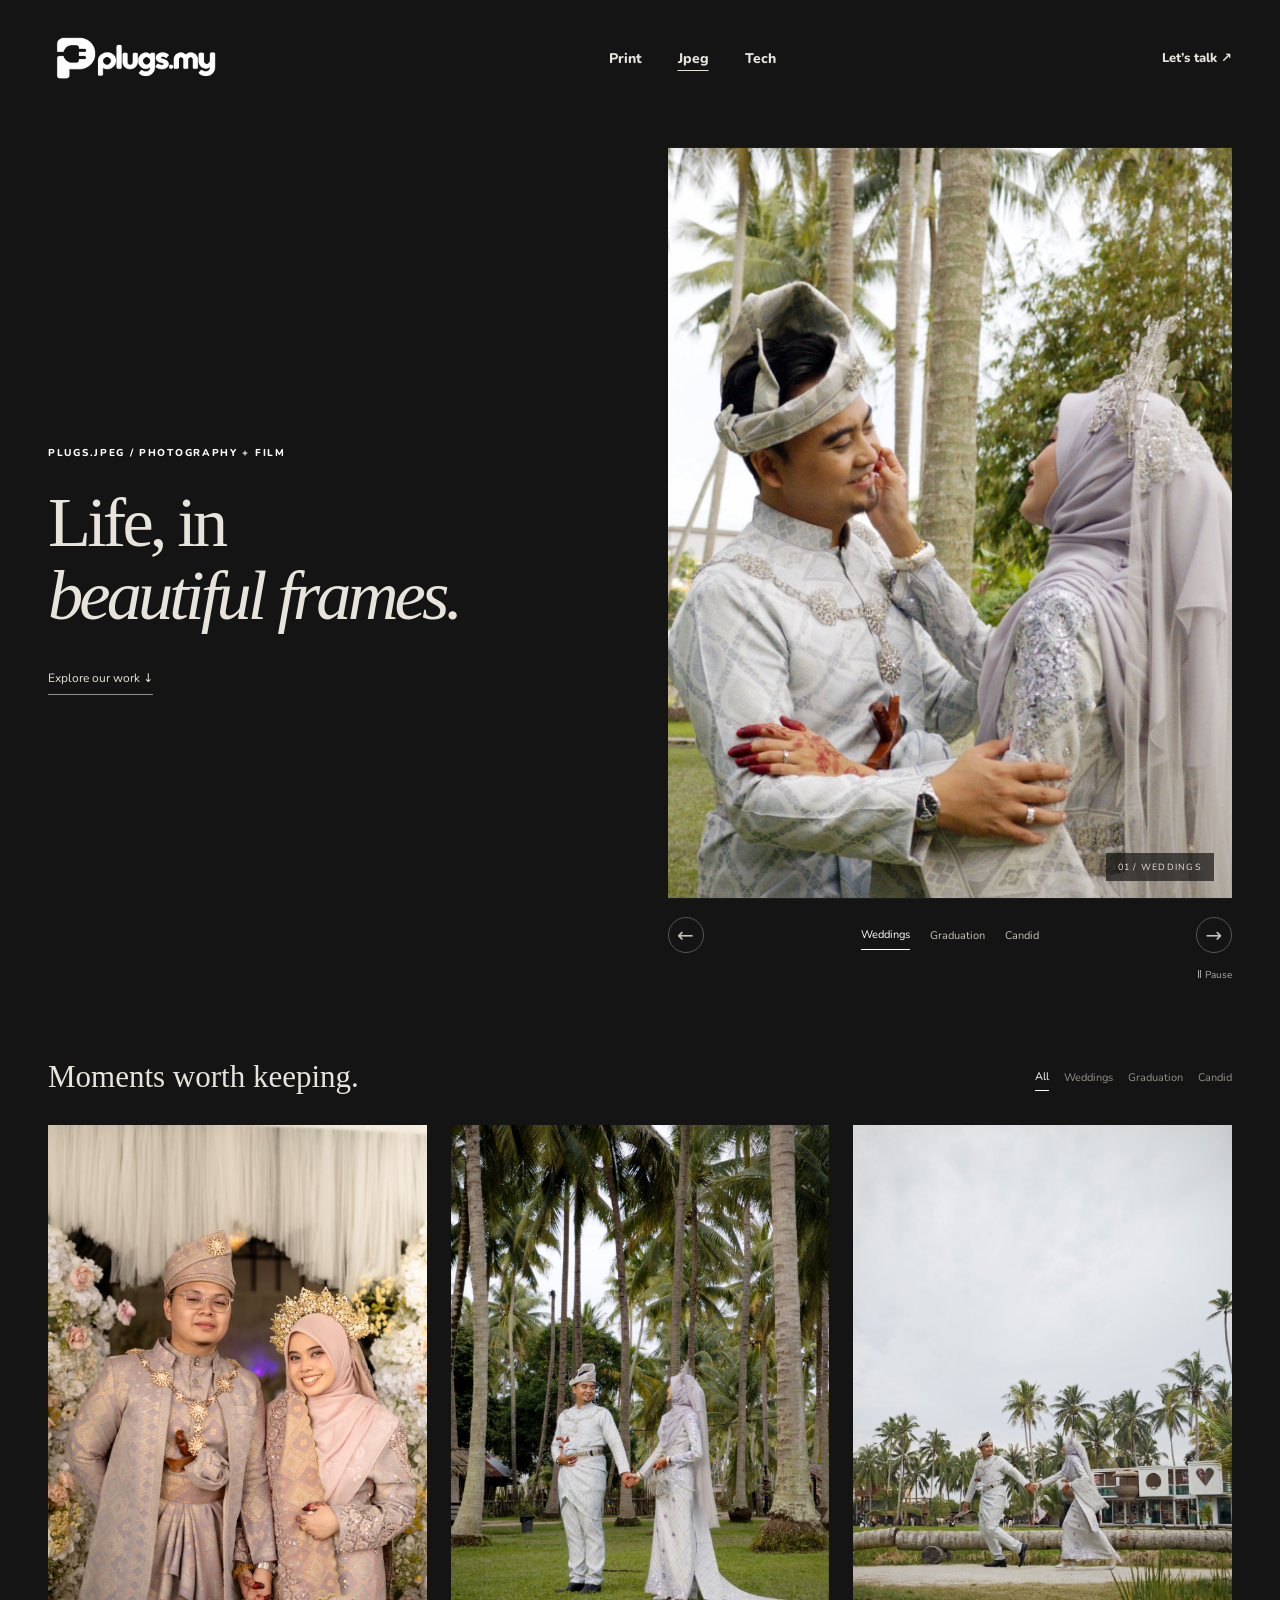
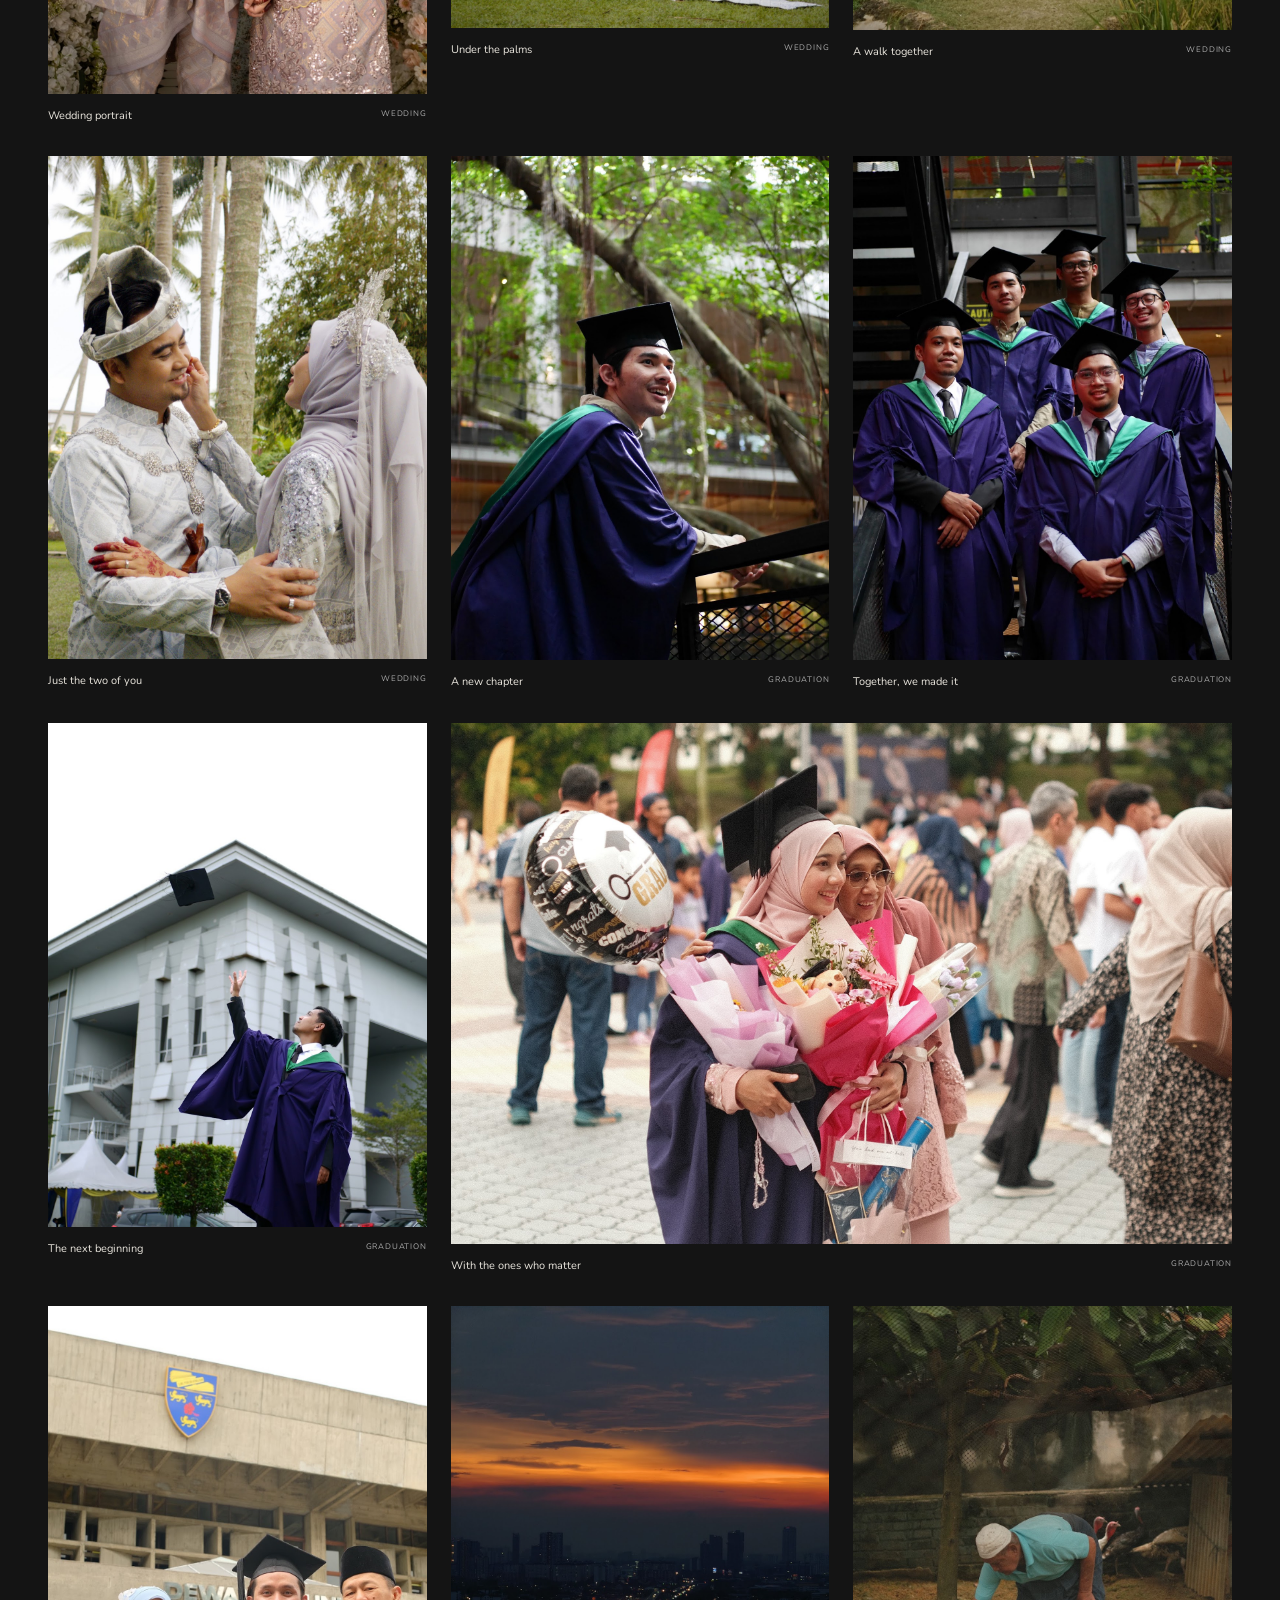
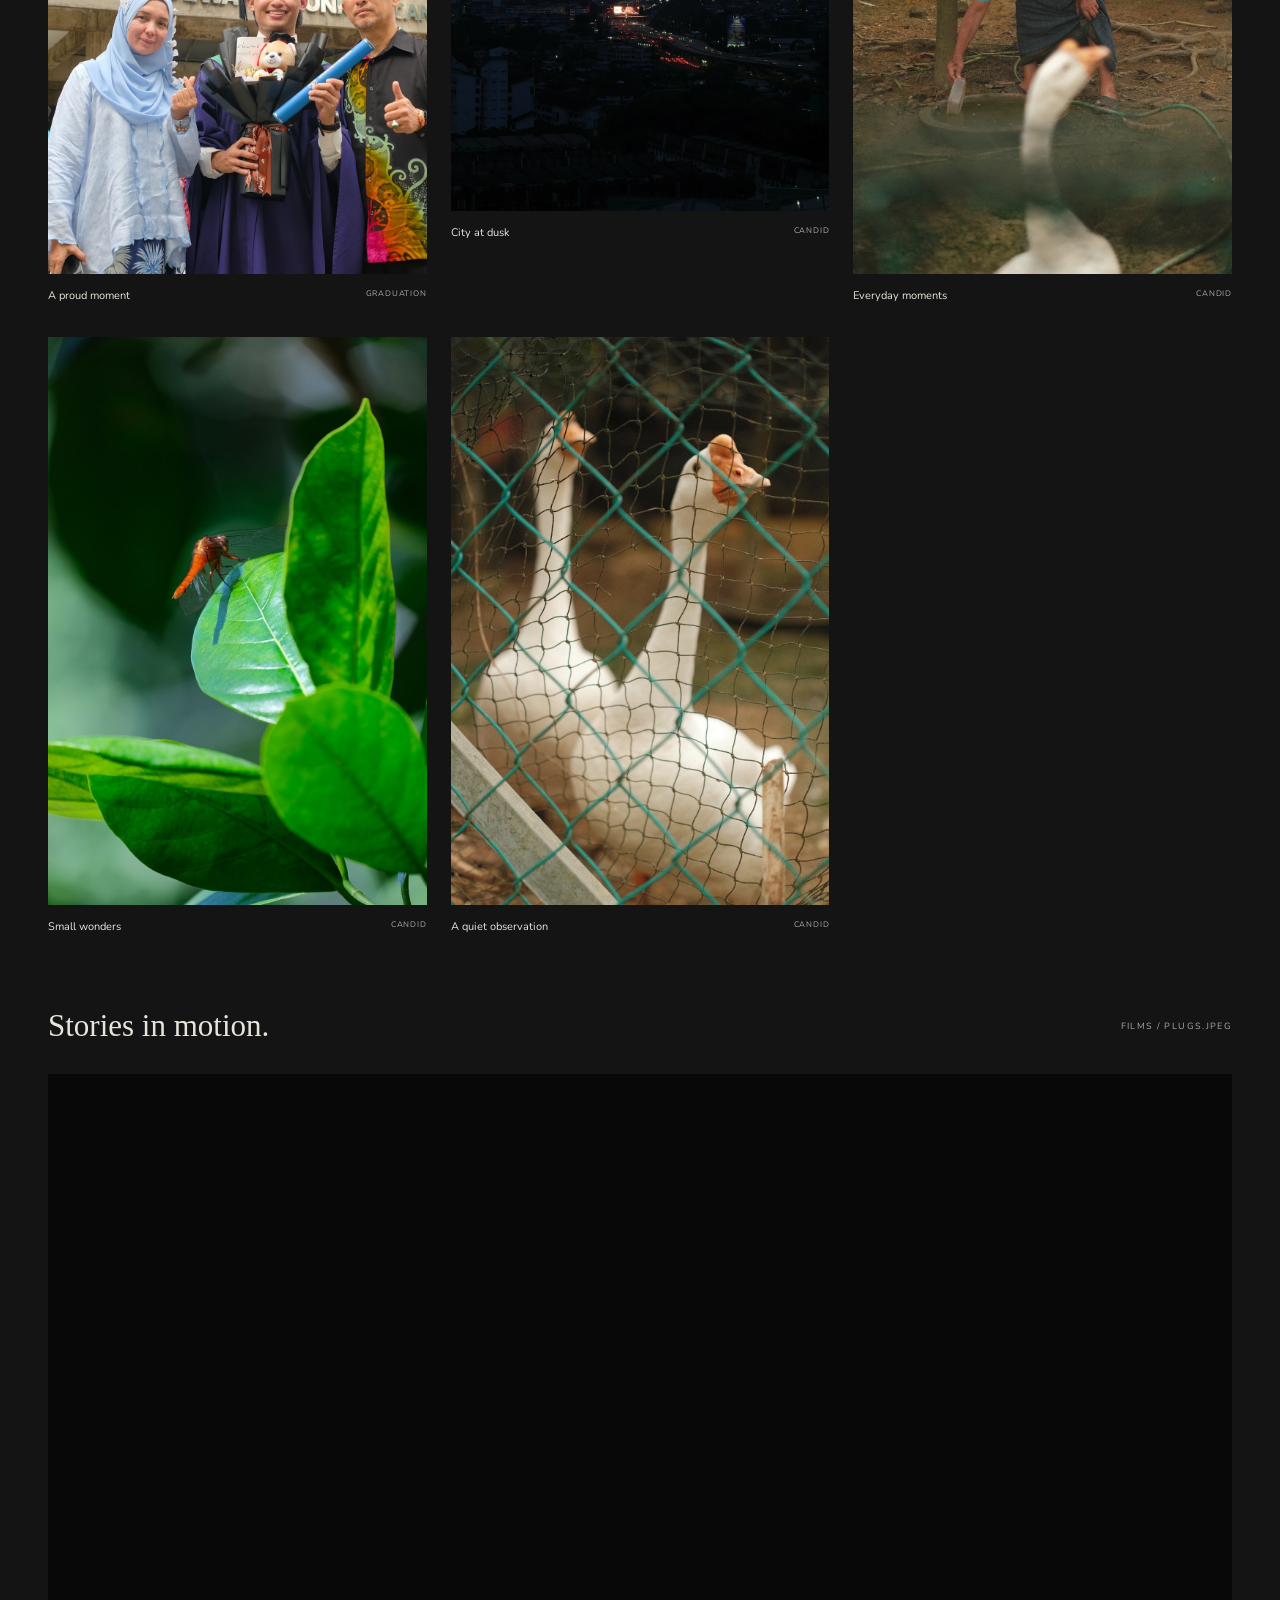
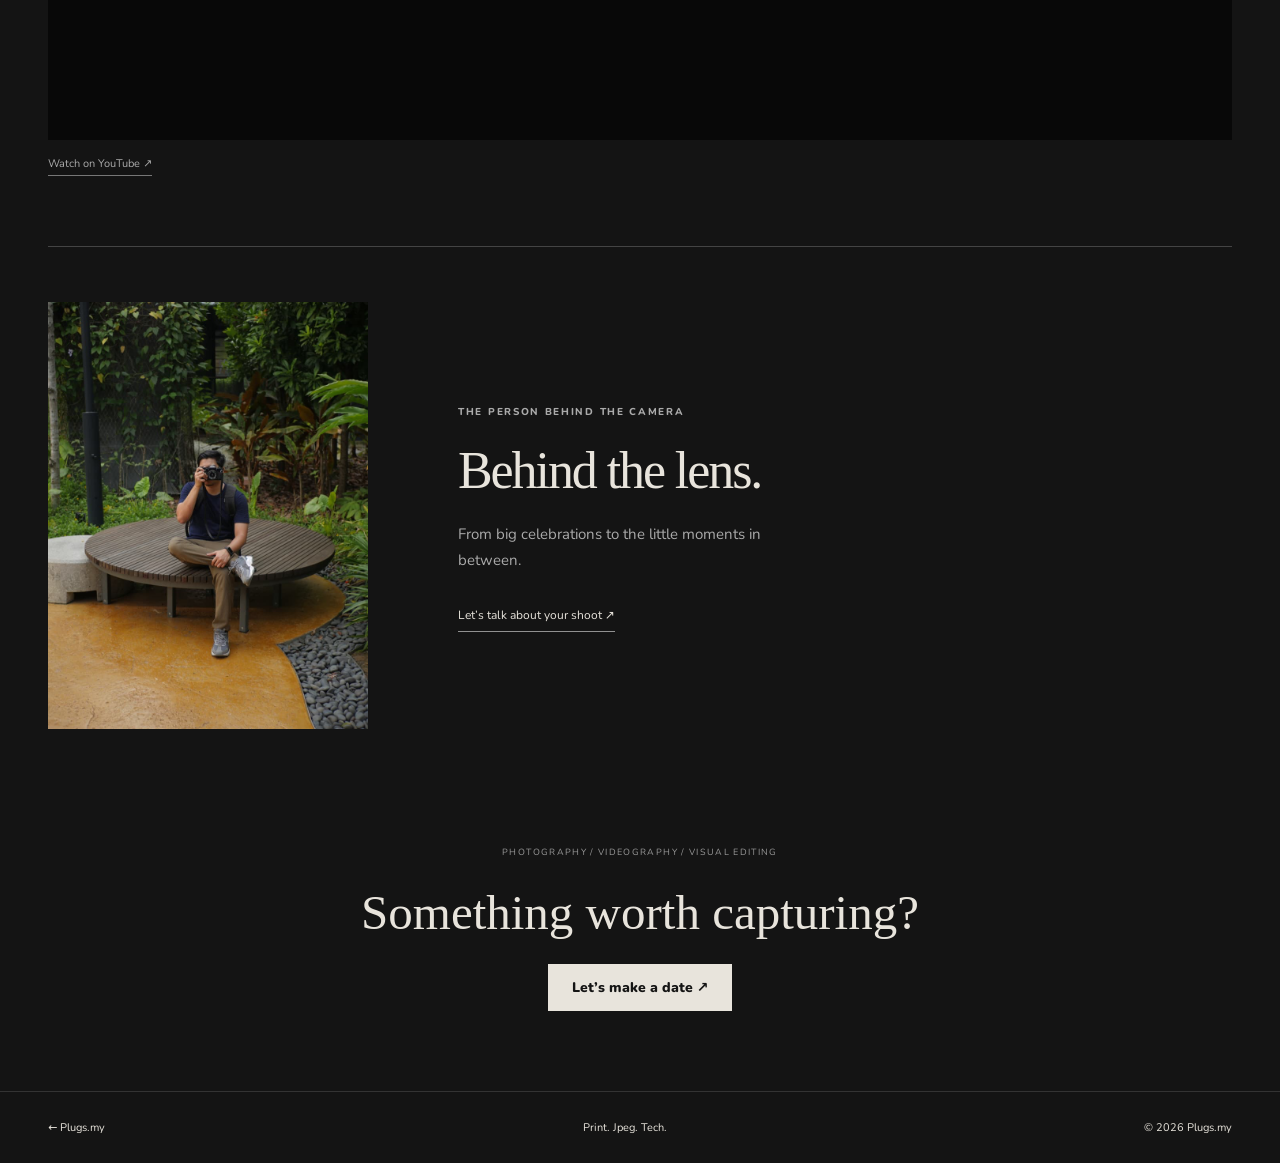
==== site/jpeg.html @ 8a6dc691 "Launch Plugs Print Jpeg and Tech microsites with portfolio and Dust Buster" ====
<!doctype html><html lang="en"><head><meta charset="utf-8"><meta name="viewport" content="width=device-width,initial-scale=1"><title>Plugs.Jpeg — Plugs.my</title><link rel="icon" href="assets/favicon.svg"><link rel="stylesheet" href="microsites.css?v=portfolio-5"></head><body class="jpeg-site"><header class="micro-header"><a class="micro-brand" href="./"><img src="assets/logo-transparent.png" alt="plugs.my" width="174"></a><nav aria-label="Services"><a href="print.html">Print</a><a href="jpeg.html">Jpeg</a><a href="tech.html">Tech</a></nav><a class="micro-contact" href="https://wa.me/60192597335" target="_blank" rel="noopener">Let’s talk ↗</a></header><main><section class="jpeg-hero portfolio-hero"><div class="jpeg-overlay"><p class="kicker">PLUGS.JPEG / PHOTOGRAPHY + FILM</p><h1>Life, in<br><em>beautiful frames.</em></h1><a href="#portfolio" class="jpeg-link">Explore our work ↓</a></div><div class="hero-carousel" role="region" aria-roledescription="carousel" aria-label="Photography services"><div class="hero-slide" role="group" aria-roledescription="slide" aria-label="1 of 3: Weddings"><img src="assets/portfolio/wedding-04.png" alt="Bride and groom sharing a close moment beneath palm trees" width="1166" height="1552"><span class="photo-label">01 / WEDDINGS</span></div><div class="hero-slide" role="group" aria-roledescription="slide" aria-label="2 of 3: Graduation" hidden><img src="assets/portfolio/graduation-01.png" alt="Graduate smiling in a purple gown outdoors" width="1166" height="1552" loading="lazy"><span class="photo-label">02 / GRADUATION</span></div><div class="hero-slide" role="group" aria-roledescription="slide" aria-label="3 of 3: Candid" hidden><img src="assets/portfolio/candid-01.png" alt="Orange sunset over the city skyline" width="1166" height="1552" loading="lazy"><span class="photo-label">03 / CANDID</span></div><div class="carousel-controls"><button class="carousel-prev" aria-label="Previous photography type">←</button><div class="carousel-tabs" aria-label="Choose photography type"><button data-slide="0" aria-pressed="true">Weddings</button><button data-slide="1" aria-pressed="false">Graduation</button><button data-slide="2" aria-pressed="false">Candid</button></div><button class="carousel-next" aria-label="Next photography type">→</button></div><button class="carousel-toggle" type="button" aria-label="Pause automatic slideshow">Ⅱ Pause</button><p class="carousel-status" aria-live="polite" aria-atomic="true">Weddings — 1 of 3</p></div></section><section class="portfolio" id="portfolio"><div class="portfolio-heading"><h2>Moments worth keeping.</h2><div class="filters" role="group" aria-label="Filter portfolio"><button class="active" data-filter="all" aria-pressed="true">All</button><button data-filter="weddings" aria-pressed="false">Weddings</button><button data-filter="graduation" aria-pressed="false">Graduation</button><button data-filter="candid" aria-pressed="false">Candid</button></div></div><div class="photo-grid real-portfolio"><figure data-category="weddings" class="portrait"><button class="photo-open" aria-label="View wedding portrait"><img src="assets/portfolio/wedding-01.png" alt="Couple in coordinated traditional wedding attire surrounded by flowers" loading="lazy" width="1166" height="1552"></button><figcaption><span>Wedding portrait</span><span>WEDDING</span></figcaption></figure><figure data-category="weddings" class="portrait"><button class="photo-open" aria-label="View under the palms"><img src="assets/portfolio/wedding-02.png" alt="Newlyweds holding hands beneath tall palm trees" loading="lazy" width="1166" height="1552"></button><figcaption><span>Under the palms</span><span>WEDDING</span></figcaption></figure><figure data-category="weddings" class="portrait"><button class="photo-open" aria-label="View a walk together"><img src="assets/portfolio/wedding-03.png" alt="Newlyweds walking hand in hand beside a palm-lined beach" loading="lazy" width="1166" height="1552"></button><figcaption><span>A walk together</span><span>WEDDING</span></figcaption></figure><figure data-category="weddings" class="portrait"><button class="photo-open" aria-label="View just the two of you"><img src="assets/portfolio/wedding-04.png" alt="Bride and groom sharing a close moment outdoors" loading="lazy" width="1166" height="1552"></button><figcaption><span>Just the two of you</span><span>WEDDING</span></figcaption></figure><figure data-category="graduation" class="portrait"><button class="photo-open" aria-label="View a new chapter"><img src="assets/portfolio/graduation-01.png" alt="Graduate smiling in a purple gown and mortarboard outdoors" loading="lazy" width="1166" height="1552"></button><figcaption><span>A new chapter</span><span>GRADUATION</span></figcaption></figure><figure data-category="graduation" class="portrait"><button class="photo-open" aria-label="View together, we made it"><img src="assets/portfolio/graduation-02.png" alt="Five graduates posing together in purple gowns" loading="lazy" width="1166" height="1552"></button><figcaption><span>Together, we made it</span><span>GRADUATION</span></figcaption></figure><figure data-category="graduation" class="portrait"><button class="photo-open" aria-label="View the next beginning"><img src="assets/portfolio/graduation-03.png" alt="Graduate tossing a mortarboard into the air" loading="lazy" width="1166" height="1552"></button><figcaption><span>The next beginning</span><span>GRADUATION</span></figcaption></figure><figure data-category="graduation" class="landscape"><button class="photo-open" aria-label="View with the ones who matter"><img src="assets/portfolio/graduation-04.png" alt="Graduate holding flowers and embracing a loved one" loading="lazy" width="2328" height="1552"></button><figcaption><span>With the ones who matter</span><span>GRADUATION</span></figcaption></figure><figure data-category="graduation" class="portrait"><button class="photo-open" aria-label="View a proud moment"><img src="assets/portfolio/graduation-05.png" alt="Graduate posing with family members outside a university hall" loading="lazy" width="1166" height="1552"></button><figcaption><span>A proud moment</span><span>GRADUATION</span></figcaption></figure><figure data-category="candid" class="portrait"><button class="photo-open" aria-label="View city at dusk"><img src="assets/portfolio/candid-01.png" alt="Orange sunset over a city skyline and evening traffic" loading="lazy" width="1164" height="1552"></button><figcaption><span>City at dusk</span><span>CANDID</span></figcaption></figure><figure data-category="candid" class="portrait"><button class="photo-open" aria-label="View everyday moments"><img src="assets/portfolio/candid-02.png" alt="Man tending an outdoor bird enclosure" loading="lazy" width="1034" height="1552"></button><figcaption><span>Everyday moments</span><span>CANDID</span></figcaption></figure><figure data-category="candid" class="portrait"><button class="photo-open" aria-label="View small wonders"><img src="assets/portfolio/candid-03.png" alt="Orange dragonfly resting on a bright green leaf" loading="lazy" width="1034" height="1552"></button><figcaption><span>Small wonders</span><span>CANDID</span></figcaption></figure><figure data-category="candid" class="portrait"><button class="photo-open" aria-label="View a quiet observation"><img src="assets/portfolio/candid-04.png" alt="Two white geese seen through enclosure netting" loading="lazy" width="1034" height="1552"></button><figcaption><span>A quiet observation</span><span>CANDID</span></figcaption></figure></div></section><section class="films" id="films" aria-labelledby="films-title"><div class="portfolio-heading"><h2 id="films-title">Stories in motion.</h2><span class="film-label">FILMS / PLUGS.JPEG</span></div><div class="film-player"><iframe src="https://www.youtube-nocookie.com/embed/VL3LqoIb05s" title="Plugs.Jpeg portfolio film on YouTube" width="1280" height="720" loading="lazy" referrerpolicy="strict-origin-when-cross-origin" allow="accelerometer; autoplay; clipboard-write; encrypted-media; gyroscope; picture-in-picture; web-share" allowfullscreen></iframe></div><a class="film-external" href="https://www.youtube.com/watch?v=VL3LqoIb05s" target="_blank" rel="noopener">Watch on YouTube ↗</a></section><section class="photographer" aria-labelledby="photographer-title"><img src="assets/portfolio/photographer.png" alt="The Plugs.Jpeg photographer holding a camera in a garden" width="809" height="1080" loading="lazy"><div><p class="kicker">THE PERSON BEHIND THE CAMERA</p><h2 id="photographer-title">Behind the lens.</h2><p>From big celebrations to the little moments in between.</p><a class="jpeg-link" href="https://wa.me/60192597335?text=Hi%20Plugs.Jpeg%2C%20I%27d%20like%20to%20discuss%20a%20shoot." target="_blank" rel="noopener">Let’s talk about your shoot ↗</a></div></section><section class="jpeg-book"><span>PHOTOGRAPHY / VIDEOGRAPHY / VISUAL EDITING</span><h2>Something worth capturing?</h2><a class="action" href="https://wa.me/60192597335?text=Hi%20Plugs.Jpeg%2C%20I%27d%20like%20to%20enquire%20about%20a%20shoot." target="_blank" rel="noopener">Let’s make a date ↗</a></section></main><dialog class="photo-dialog" aria-label="Portfolio photograph"><button class="photo-close" aria-label="Close photograph">✕</button><img alt=""><p></p></dialog><footer class="micro-footer"><a href="./">← Plugs.my</a><span>Print. Jpeg. Tech.</span><span>© 2026 Plugs.my</span></footer><script src="microsites.js?v=portfolio-5"></script></body></html>
---- site/microsites.css ----
@font-face{font-family:Nunito;src:url('assets/fonts/nunito-variable.ttf') format('truetype');font-weight:200 1000;font-display:swap}*{box-sizing:border-box}html{scroll-behavior:smooth}body{margin:0;font-family:Nunito,ui-rounded,system-ui,sans-serif;color:#232321}a{color:inherit;text-decoration:none}button{font:inherit;cursor:pointer}img{max-width:100%;display:block}h1,h2,h3,p{margin-top:0}a:focus-visible,button:focus-visible{outline:3px solid #b95b64;outline-offset:5px}.micro-header{max-width:1280px;margin:auto;padding:26px 48px;display:flex;align-items:center;justify-content:space-between;gap:24px}.micro-brand{width:174px;flex-shrink:0}.micro-brand img{width:174px;height:auto}.micro-header nav{display:flex;gap:36px;font-size:14px;font-weight:800}.micro-header nav a[aria-current]{text-decoration:underline;text-underline-offset:7px}.micro-contact{font-size:13px;font-weight:800}.micro-footer{display:flex;justify-content:space-between;gap:20px;padding:28px 48px;max-width:1280px;margin:auto;font-size:11px;border-top:1px solid #8884}.kicker{font-size:10px;font-weight:800;letter-spacing:.17em;margin-bottom:26px}.action{display:inline-block;padding:14px 24px;border-radius:6px;background:#8b1e2d;color:#fff;font-size:14px;font-weight:850}.action:hover{filter:brightness(1.15)}
.print-site{background:#fff6e6;color:#60232a}.print-hero{max-width:1280px;padding:55px 48px 65px;margin:auto;display:grid;grid-template-columns:1fr 1fr;align-items:center;gap:40px}.print-hero h1{font-size:clamp(55px,6.4vw,88px);font-weight:1000;letter-spacing:-.06em;line-height:.99;margin-bottom:24px}.print-hero h1 em{font-style:normal;color:#ae3b42}.print-hero p:not(.kicker){font-size:17px}.print-tags{display:flex;gap:14px;flex-wrap:wrap;margin-top:32px;font-size:10px}.print-tags span{border:1px solid #60232a40;border-radius:30px;padding:6px 10px}.jersey-stage{background:#ead7b5;min-height:460px;border-radius:8px;display:grid;place-items:center;position:relative;overflow:hidden;background-image:linear-gradient(90deg,#fff3 1px,transparent 1px),linear-gradient(#fff3 1px,transparent 1px);background-size:35px 35px}.jersey{width:310px;filter:drop-shadow(15px 18px 12px #60232a25);transform:rotate(-7deg)}.stage-label{position:absolute;top:22px;left:22px;font-size:8px;letter-spacing:.15em;font-weight:900}.sample-note{position:absolute;bottom:20px;left:22px;font-size:8px;letter-spacing:.1em}.round-stamp{position:absolute;bottom:28px;right:22px;width:89px;height:89px;border-radius:50%;background:#8b1e2d;color:#fff6e6;display:grid;place-content:center;font-weight:1000;line-height:1.05;text-align:center;transform:rotate(12deg)}.print-offerings{display:grid;grid-template-columns:repeat(3,1fr);max-width:1280px;margin:auto;padding:0 48px 70px;gap:32px}.print-offerings article{border-top:1px solid #60232a40;padding-top:18px}.print-offerings article>span{font-size:11px}.print-offerings h2{font-size:33px;font-weight:950;letter-spacing:-.04em;margin:18px 0 9px}.print-offerings p{font-size:14px;color:#8a655b}.print-start{max-width:1184px;margin:0 auto 65px;padding:33px;background:#ead7b5;border-radius:8px;display:flex;align-items:center;justify-content:space-between;gap:20px}.print-start .kicker{margin-bottom:10px}.print-start h2{margin:0;font-size:31px;font-weight:950}
.jpeg-site{background:#141414;color:#e8e4dc}.jpeg-site .micro-brand img{filter:brightness(0) invert(1)}.jpeg-hero{margin:12px 30px 0;height:600px;position:relative;overflow:hidden}.jpeg-hero>img{width:100%;height:100%;object-fit:cover;object-position:center 48%;filter:brightness(.65)}.jpeg-overlay{position:absolute;left:7%;top:18%;max-width:700px}.jpeg-overlay .kicker{color:#fff}.jpeg-overlay h1{font-family:Georgia,serif;font-size:clamp(52px,6.5vw,91px);line-height:1.04;letter-spacing:-.055em;font-weight:400;margin-bottom:34px}.jpeg-overlay h1 em{font-weight:400}.jpeg-link{font-size:12px;padding-bottom:8px;border-bottom:1px solid #fff8}.photo-label{position:absolute;bottom:28px;right:32px;font-size:9px;letter-spacing:.14em}.portfolio{max-width:1280px;margin:auto;padding:72px 48px}.portfolio-heading{display:flex;justify-content:space-between;gap:24px;align-items:center;margin-bottom:30px}.portfolio-heading h2{font-family:Georgia,serif;font-size:31px;font-weight:400;margin:0}.filters{display:flex;gap:15px;flex-wrap:wrap}.filters button{background:transparent;border:0;color:#94918b;padding:6px 0;font-size:11px}.filters button.active{color:#fff;border-bottom:1px solid #fff}.photo-grid{display:grid;grid-template-columns:repeat(3,minmax(0,1fr));gap:24px}.photo-grid figure{margin:0}.photo-grid figure[hidden]{display:none}.photo-grid img{width:100%;height:340px;object-fit:cover}.photo-grid figcaption{display:flex;justify-content:space-between;font-size:12px;padding-top:14px}.gallery-note{font-size:10px;color:#96928b;margin:26px 0 0}.jpeg-book{text-align:center;padding:35px 25px 80px}.jpeg-book>span{font-size:9px;letter-spacing:.15em;color:#999}.jpeg-book h2{font-family:Georgia,serif;font-size:clamp(30px,4vw,49px);font-weight:400;margin:23px 0}.jpeg-book .action{background:#e8e4dc;color:#141414;border-radius:0}
.tech-site{background:#f3f6f2;color:#1b3025}.tech-hero{max-width:1280px;margin:auto;padding:62px 48px 80px;display:grid;grid-template-columns:1fr 1fr;gap:50px;align-items:center}.tech-hero .kicker{color:#537159}.tech-hero h1{font-size:clamp(52px,5.8vw,78px);letter-spacing:-.055em;line-height:1.03;font-weight:950;margin-bottom:24px}.tech-hero h1 em{font-style:normal;color:#6b896d}.tech-hero p:not(.kicker){font-size:17px;line-height:1.7;color:#6b786d}.tech-site .action{background:#284a35}.tech-location{display:block;font-size:8px;letter-spacing:.1em;color:#6b786d;margin-top:25px}.diagnostic{background:#193526;color:#ecf2e9;border-radius:12px;box-shadow:0 20px 45px #27412a18;transform:rotate(2deg)}.terminal-bar{display:flex;justify-content:space-between;padding:16px 20px;border-bottom:1px solid #fff2;font:9px monospace;color:#a7baa9}.terminal-bar>span:first-child{display:flex;gap:5px}.terminal-bar i{width:6px;height:6px;background:#7d967e;border-radius:50%}.terminal-body{padding:28px}.terminal-body>p{font:11px monospace;color:#8caf8e}.terminal-body>p span{color:#d5eda7}.terminal-body h2{font:700 36px/1.2 monospace;letter-spacing:-.05em;margin:28px 0}.terminal-body h2 span{color:#d5eda7}.check{padding:14px 0;display:flex;justify-content:space-between;gap:18px;border-top:1px solid #fff2;font-size:11px}.check>span{font:9px monospace;color:#a4bba3;flex-shrink:0}.check b{font-weight:600;text-align:right}.terminal-status{font:8px monospace;letter-spacing:.08em;display:flex;align-items:center;gap:8px;margin-top:24px;color:#d5eda7}.terminal-status i{width:5px;height:5px;background:#d5eda7;border-radius:50%}.tech-services{max-width:1280px;margin:auto;padding:0 48px 70px}.section-top .kicker{margin-bottom:13px}.section-top h2{font-size:33px;letter-spacing:-.03em;font-weight:900}.tech-grid{display:grid;grid-template-columns:repeat(3,1fr);gap:18px}.tech-grid article{background:#fff;padding:26px;border:1px solid #e0e7dd;border-radius:8px}.tech-icon{font:12px monospace;color:#719474}.tech-grid h3{font-size:21px;font-weight:900;margin:24px 0 12px}.tech-grid p{font-size:13px;line-height:1.6;color:#6b786d;min-height:42px}.tech-grid strong{display:block;font-size:14px;padding-top:16px;border-top:1px solid #e0e7dd}.tech-grid strong span{font-size:11px;font-weight:500}.tech-book{max-width:1184px;margin:0 auto 70px;display:flex;justify-content:space-between;align-items:center;gap:24px;padding:32px;background:#e0eadc;border-radius:8px}.tech-book h2{font-size:28px;font-weight:950;letter-spacing:-.04em;margin-bottom:8px}.tech-book p{font-size:13px;margin:0;color:#6b786d}
@media(max-width:850px){.micro-header{padding:22px 28px}.print-hero,.tech-hero{padding:40px 28px;gap:25px}.jersey-stage{min-height:400px}.jersey{width:250px}.print-offerings,.portfolio,.tech-services{padding-left:28px;padding-right:28px}.print-start,.tech-book{margin-left:28px;margin-right:28px}.portfolio-heading{align-items:flex-start;flex-direction:column}.check{flex-direction:column;gap:7px}.check b{text-align:left}.terminal-body{padding:20px}.terminal-body h2{font-size:29px}.tech-grid article{padding:20px}.photo-grid img{height:270px}}
@media(max-width:650px){.micro-header{padding:23px 22px;flex-wrap:wrap;gap:22px}.micro-brand,.micro-brand img{width:144px}.micro-header nav{order:3;width:100%;justify-content:center;gap:45px;border-top:1px solid #8884;padding-top:18px}.micro-contact{margin-left:auto}.print-hero,.tech-hero{grid-template-columns:1fr;padding:35px 22px 45px;gap:36px}.jersey-stage{min-height:400px}.jersey{width:290px}.print-offerings,.tech-grid{grid-template-columns:1fr}.print-offerings{padding:0 22px 35px;gap:15px}.print-offerings h2{margin-top:10px}.print-start,.tech-book{margin:0 22px 40px;padding:25px;align-items:flex-start;flex-direction:column}.print-start h2{font-size:28px}.jpeg-hero{margin:0 14px;height:510px}.jpeg-overlay{left:25px;top:23%;right:20px}.jpeg-overlay .kicker{font-size:8px}.jpeg-overlay h1{font-size:48px}.photo-label{font-size:7px;right:15px;bottom:20px}.portfolio{padding:40px 22px}.portfolio-heading h2{font-size:28px}.photo-grid{grid-template-columns:1fr;gap:25px}.photo-grid img{height:350px}.jpeg-book{padding-bottom:45px}.tech-services{padding:0 22px 35px}.section-top h2{font-size:28px}.tech-grid p{min-height:0}.check{flex-direction:row}.check b{text-align:right}.diagnostic{transform:none}.terminal-body h2{font-size:36px}.micro-footer{padding:24px 22px;flex-wrap:wrap;font-size:10px}}
@media(prefers-reduced-motion:reduce){html{scroll-behavior:auto}}
/* Original portfolio photographs: preserve their full composition. */
.jpeg-hero.portfolio-hero{max-width:1184px;margin:30px auto 0;height:auto;display:grid;grid-template-columns:1fr 1fr;gap:55px;align-items:center;overflow:visible}.portfolio-hero .jpeg-overlay{position:static;max-width:none;padding:30px 0}.portfolio-hero .jpeg-overlay h1{font-size:clamp(45px,5.5vw,74px)}.hero-portrait{position:relative}.hero-portrait img{width:100%;height:auto;filter:none}.hero-portrait .photo-label{background:#141414b0;padding:8px 12px;bottom:18px;right:18px}.real-portfolio{align-items:start;gap:32px 24px}.real-portfolio img{width:100%;height:auto;object-fit:contain}.photo-open{display:block;width:100%;background:none;border:0;padding:0;cursor:zoom-in}.real-portfolio figcaption{gap:12px;font-size:11px;line-height:1.5}.real-portfolio figcaption span:last-child{font-size:8px;letter-spacing:.1em;color:#aaa;flex-shrink:0}.real-portfolio .landscape{grid-column:span 2}.photo-dialog{max-width:94vw;max-height:94vh;background:#141414;color:#eee;border:1px solid #555;padding:24px}.photo-dialog::backdrop{background:#000d}.photo-dialog>img{max-height:78vh;width:auto;max-width:85vw;object-fit:contain;margin:auto}.photo-dialog>p{font-size:12px;text-align:center;margin:16px 0 0}.photo-close{position:absolute;right:5px;top:4px;border:0;background:#141414;color:white;font-size:16px;padding:5px 9px}.photo-dialog:not([open]){display:none}
@media(max-width:1250px){.jpeg-hero.portfolio-hero{margin-left:48px;margin-right:48px}}
@media(max-width:850px){.jpeg-hero.portfolio-hero{margin-left:28px;margin-right:28px;gap:28px}.portfolio-hero .jpeg-overlay h1{font-size:48px}}
@media(max-width:650px){.jpeg-hero.portfolio-hero{margin:18px 22px 0;grid-template-columns:1fr;gap:24px}.portfolio-hero .jpeg-overlay{padding:10px 0}.portfolio-hero .jpeg-overlay h1{font-size:48px;margin-bottom:25px}.hero-portrait img{height:auto}.real-portfolio .landscape{grid-column:auto}.real-portfolio img{height:auto}.photo-dialog{padding:25px 12px 12px}.photo-dialog>img{max-width:85vw}}
.films{max-width:1280px;margin:0 auto;padding:0 48px 70px}.film-label{font-size:9px;letter-spacing:.15em;color:#aaa}.film-player{aspect-ratio:16/9;background:#080808;overflow:hidden}.film-player iframe{display:block;width:100%;height:100%;border:0}.film-external{display:inline-block;font-size:11px;color:#aaa;margin-top:16px;border-bottom:1px solid #777;padding-bottom:4px}.film-external:hover{color:#fff}@media(max-width:850px){.films{padding-left:28px;padding-right:28px}}@media(max-width:650px){.films{padding:0 22px 40px}.films .portfolio-heading{gap:12px}}
.hero-carousel{min-width:0}.hero-slide{position:relative;aspect-ratio:3/4;background:#1c1c1c}.hero-slide[hidden]{display:none}.hero-slide img{width:100%;height:100%;object-fit:contain;filter:none}.hero-slide .photo-label{bottom:18px;right:18px;background:#141414b0;padding:8px 12px}.carousel-controls{display:flex;justify-content:space-between;align-items:center;gap:12px;margin-top:18px}.carousel-controls button{background:transparent;color:#c6c2bb;border:0;font-size:11px;padding:7px 0}.carousel-controls .carousel-prev,.carousel-controls .carousel-next{font-size:20px;padding:4px 8px;border:1px solid #555;border-radius:50%;width:36px;height:36px}.carousel-tabs{display:flex;gap:20px;flex-wrap:wrap;justify-content:center}.carousel-tabs [aria-pressed=true]{color:#fff;border-bottom:1px solid #fff}.carousel-status{position:absolute;width:1px;height:1px;padding:0;overflow:hidden;clip-path:inset(50%);white-space:nowrap}.photographer{max-width:1184px;margin:0 auto 75px;display:grid;grid-template-columns:320px 1fr;align-items:center;gap:90px;border-top:1px solid #444;padding-top:55px}.photographer>img{width:100%;height:auto}.photographer .kicker{color:#aaa;margin-bottom:22px}.photographer h2{font-family:Georgia,serif;font-size:52px;font-weight:400;letter-spacing:-.04em;margin-bottom:22px}.photographer p:not(.kicker){font-size:15px;color:#aaa;line-height:1.7;max-width:350px;margin-bottom:30px}@media(max-width:1250px){.photographer{margin-left:48px;margin-right:48px}}@media(max-width:850px){.photographer{margin-left:28px;margin-right:28px;grid-template-columns:250px 1fr;gap:40px}.photographer h2{font-size:40px}.carousel-tabs{gap:12px}}@media(max-width:650px){.photographer{margin:0 22px 45px;padding-top:35px;grid-template-columns:1fr;gap:30px}.photographer>img{max-width:320px}.photographer h2{font-size:40px}.carousel-controls{gap:8px}.carousel-tabs{gap:14px}}
.carousel-toggle{display:block;margin:10px 0 0 auto;padding:5px 0;background:none;border:0;color:#aaa;font-size:10px}.carousel-toggle:hover{color:#fff}
.pc-assembly{background:#e4ecdf;border:1px solid #d2ddce;border-radius:12px;overflow:hidden}.assembly-heading{display:flex;align-items:center;justify-content:space-between;gap:15px;padding:18px 22px;font:8px monospace;letter-spacing:.09em;color:#526b55}.assembly-toggle{background:none;border:0;color:#526b55;font-size:10px;padding:4px;flex-shrink:0}.pc-assembly svg{width:100%;display:block}.assembly-caption{position:relative;height:46px;margin:0 22px;border-top:1px solid #bccdb6;color:#3d5941;font:10px monospace}.assembly-step{position:absolute;top:15px;left:0;opacity:0;animation:caption-board 12s infinite}.motherboard{animation:place-board 12s infinite;transform-origin:355px 190px}.memory{animation:place-memory 12s infinite}.graphics-card{animation:place-gpu 12s infinite}.case-glass{animation:close-case 12s infinite}.working-arm{transform-origin:166px 213px;animation:assemble-arm 12s infinite}.power-led{animation:power-up 12s infinite}.step-memory{animation-name:caption-memory}.step-gpu{animation-name:caption-gpu}.step-ready{animation-name:caption-ready}
@keyframes place-board{0%,8%{transform:translate(-55px,-60px);opacity:0}20%,88%{transform:translate(0,0);opacity:1}96%,100%{opacity:0}}
@keyframes place-memory{0%,25%{transform:translate(0,-55px);opacity:0}36%,88%{transform:translate(0,0);opacity:1}96%,100%{opacity:0}}
@keyframes place-gpu{0%,43%{transform:translate(-80px,0);opacity:0}56%,88%{transform:translate(0,0);opacity:1}96%,100%{opacity:0}}
@keyframes close-case{0%,62%{transform:translate(20px,0);opacity:0}73%,88%{transform:translate(0,0);opacity:1}96%,100%{opacity:0}}
@keyframes power-up{0%,70%,100%{fill:#779077}74%,90%{fill:#c7ed79}}
@keyframes assemble-arm{0%,100%{transform:rotate(10deg)}16%,34%,53%,72%{transform:rotate(-12deg)}23%,42%,61%,86%{transform:rotate(8deg)}}
@keyframes caption-board{0%,24%{opacity:1}25%,100%{opacity:0}}@keyframes caption-memory{0%,24%,43%,100%{opacity:0}25%,42%{opacity:1}}@keyframes caption-gpu{0%,42%,64%,100%{opacity:0}43%,63%{opacity:1}}@keyframes caption-ready{0%,63%{opacity:0}64%,100%{opacity:1}}
.pc-assembly.is-paused *{animation-play-state:paused!important}.tech-coverage{max-width:1184px;margin:0 auto 65px;border-top:1px solid #d7e1d2;padding-top:30px;display:grid;grid-template-columns:1fr 1.4fr;gap:36px}.tech-coverage .kicker{margin-bottom:12px}.tech-coverage h2{font-size:32px;letter-spacing:-.04em;font-weight:950}.coverage-options{display:grid;grid-template-columns:1fr 1fr;gap:28px}.coverage-options h3{font-size:19px;margin-bottom:10px;font-weight:900}.coverage-options p{font-size:14px;color:#5d715e;line-height:1.7}.coverage-options span{font-size:11px;color:#5d715e;line-height:1.6;display:block}.coverage-options strong{color:#284a35}
@media(max-width:1250px){.tech-coverage{margin-left:48px;margin-right:48px}}@media(max-width:850px){.tech-coverage{margin-left:28px;margin-right:28px;grid-template-columns:1fr}}@media(max-width:650px){.tech-coverage{margin:0 22px 40px}.coverage-options{grid-template-columns:1fr;gap:20px}.assembly-heading{padding:15px;font-size:7px}.assembly-caption{font-size:9px}.tech-location{line-height:1.7}}
@media(prefers-reduced-motion:reduce){.pc-assembly *{animation:none!important}.assembly-step{opacity:0}.step-ready{opacity:1}.power-led{fill:#c7ed79}}
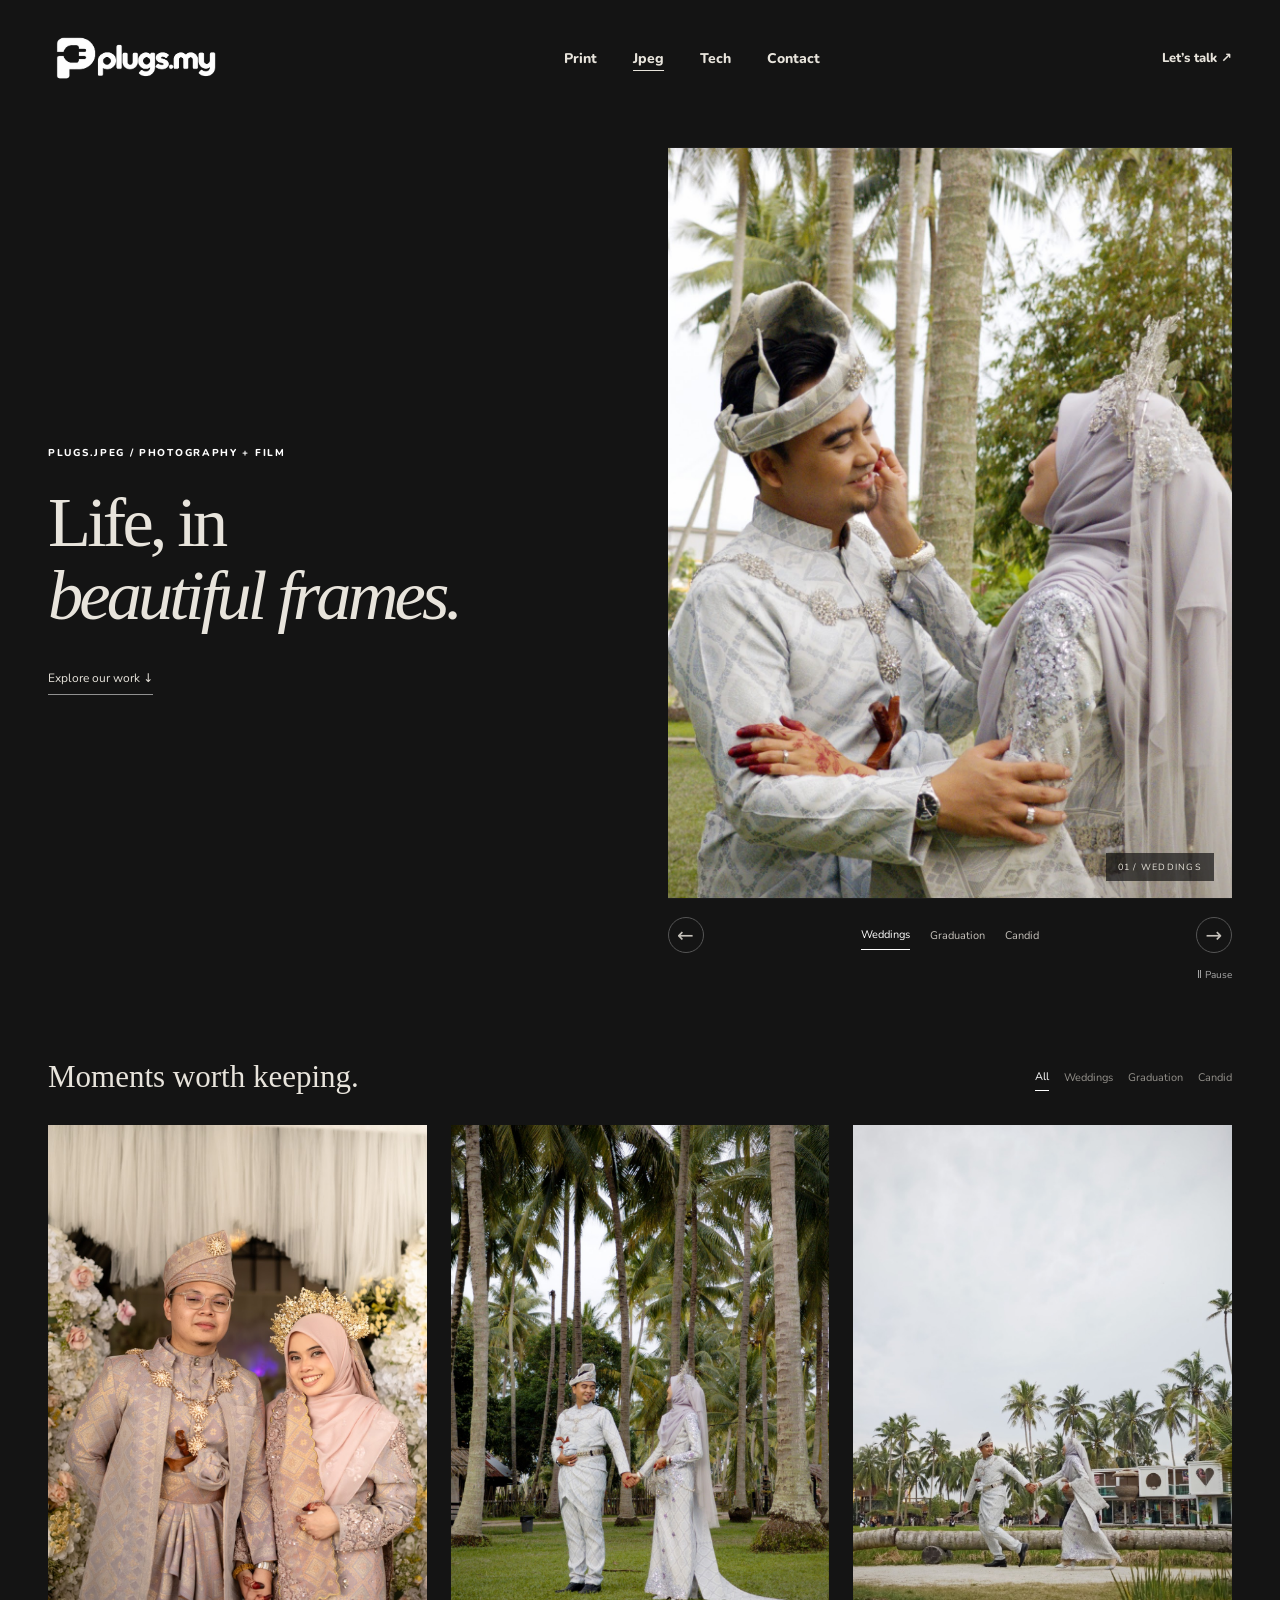
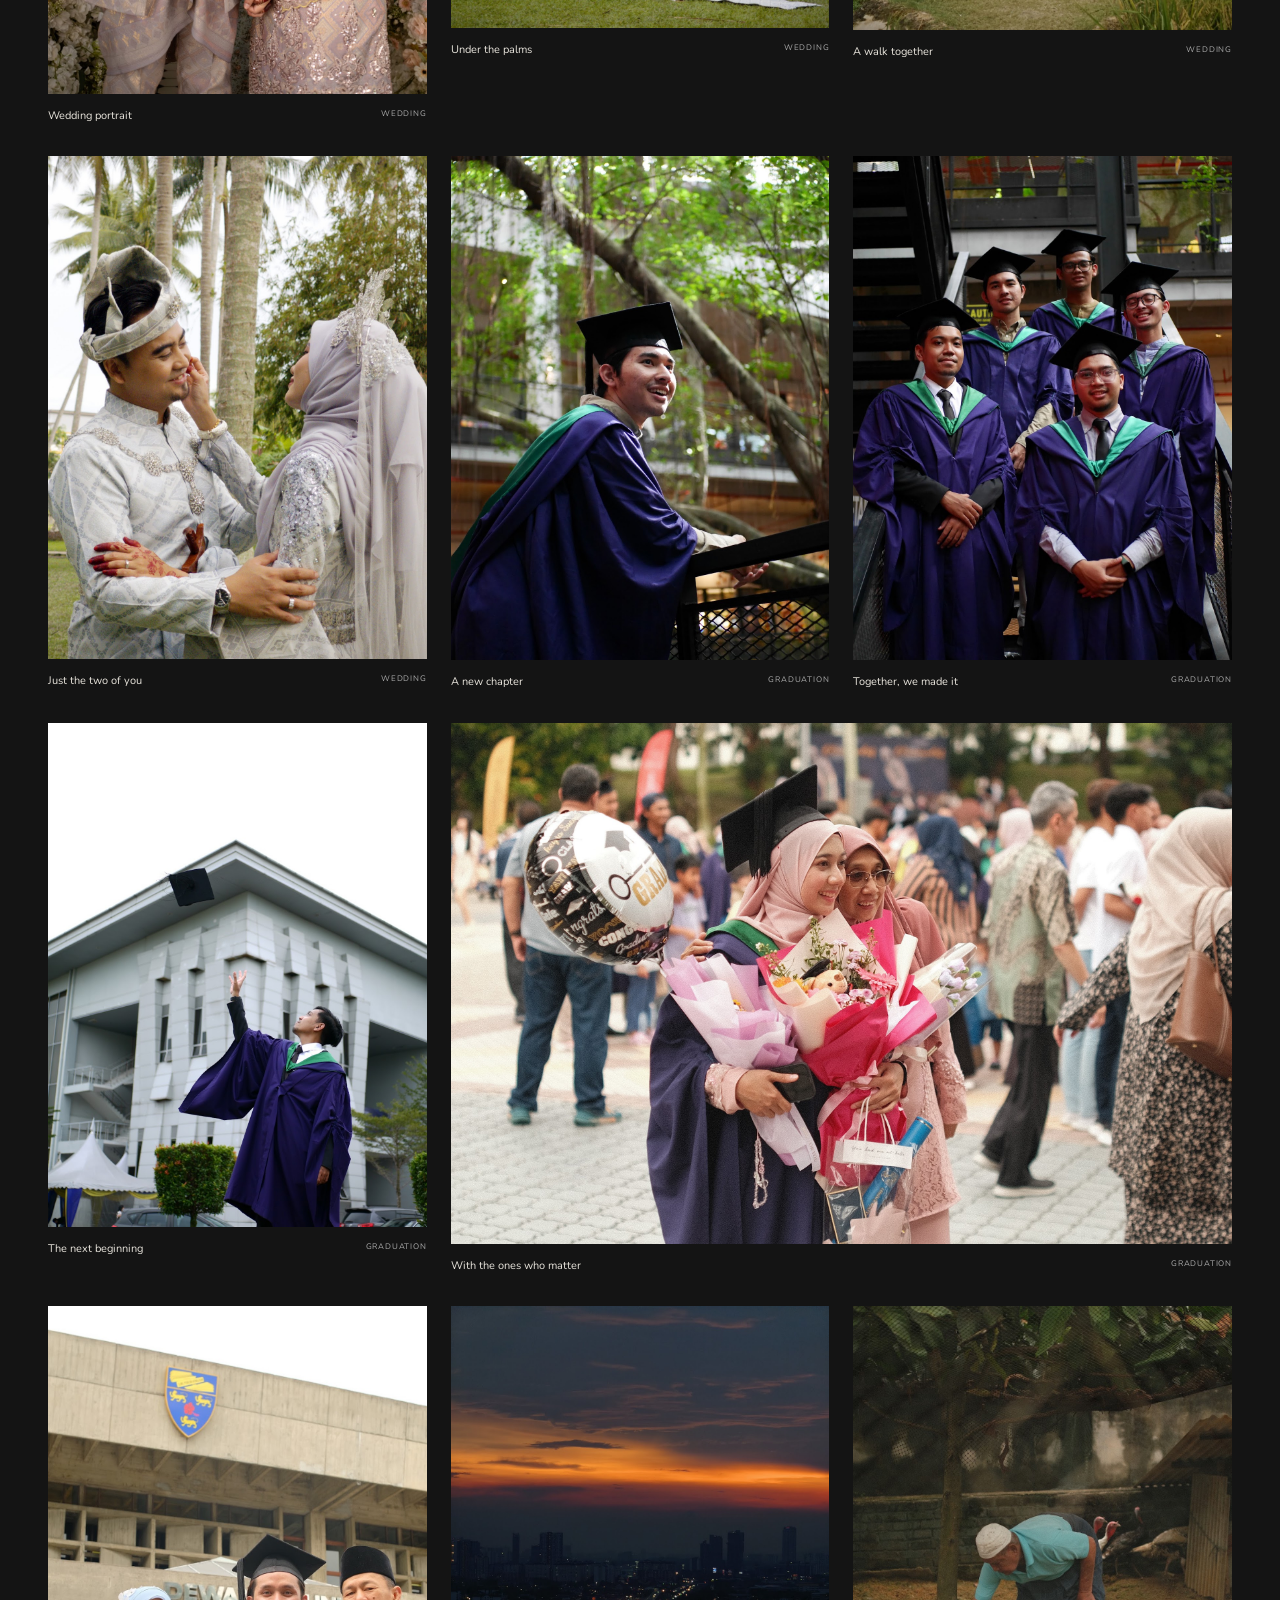
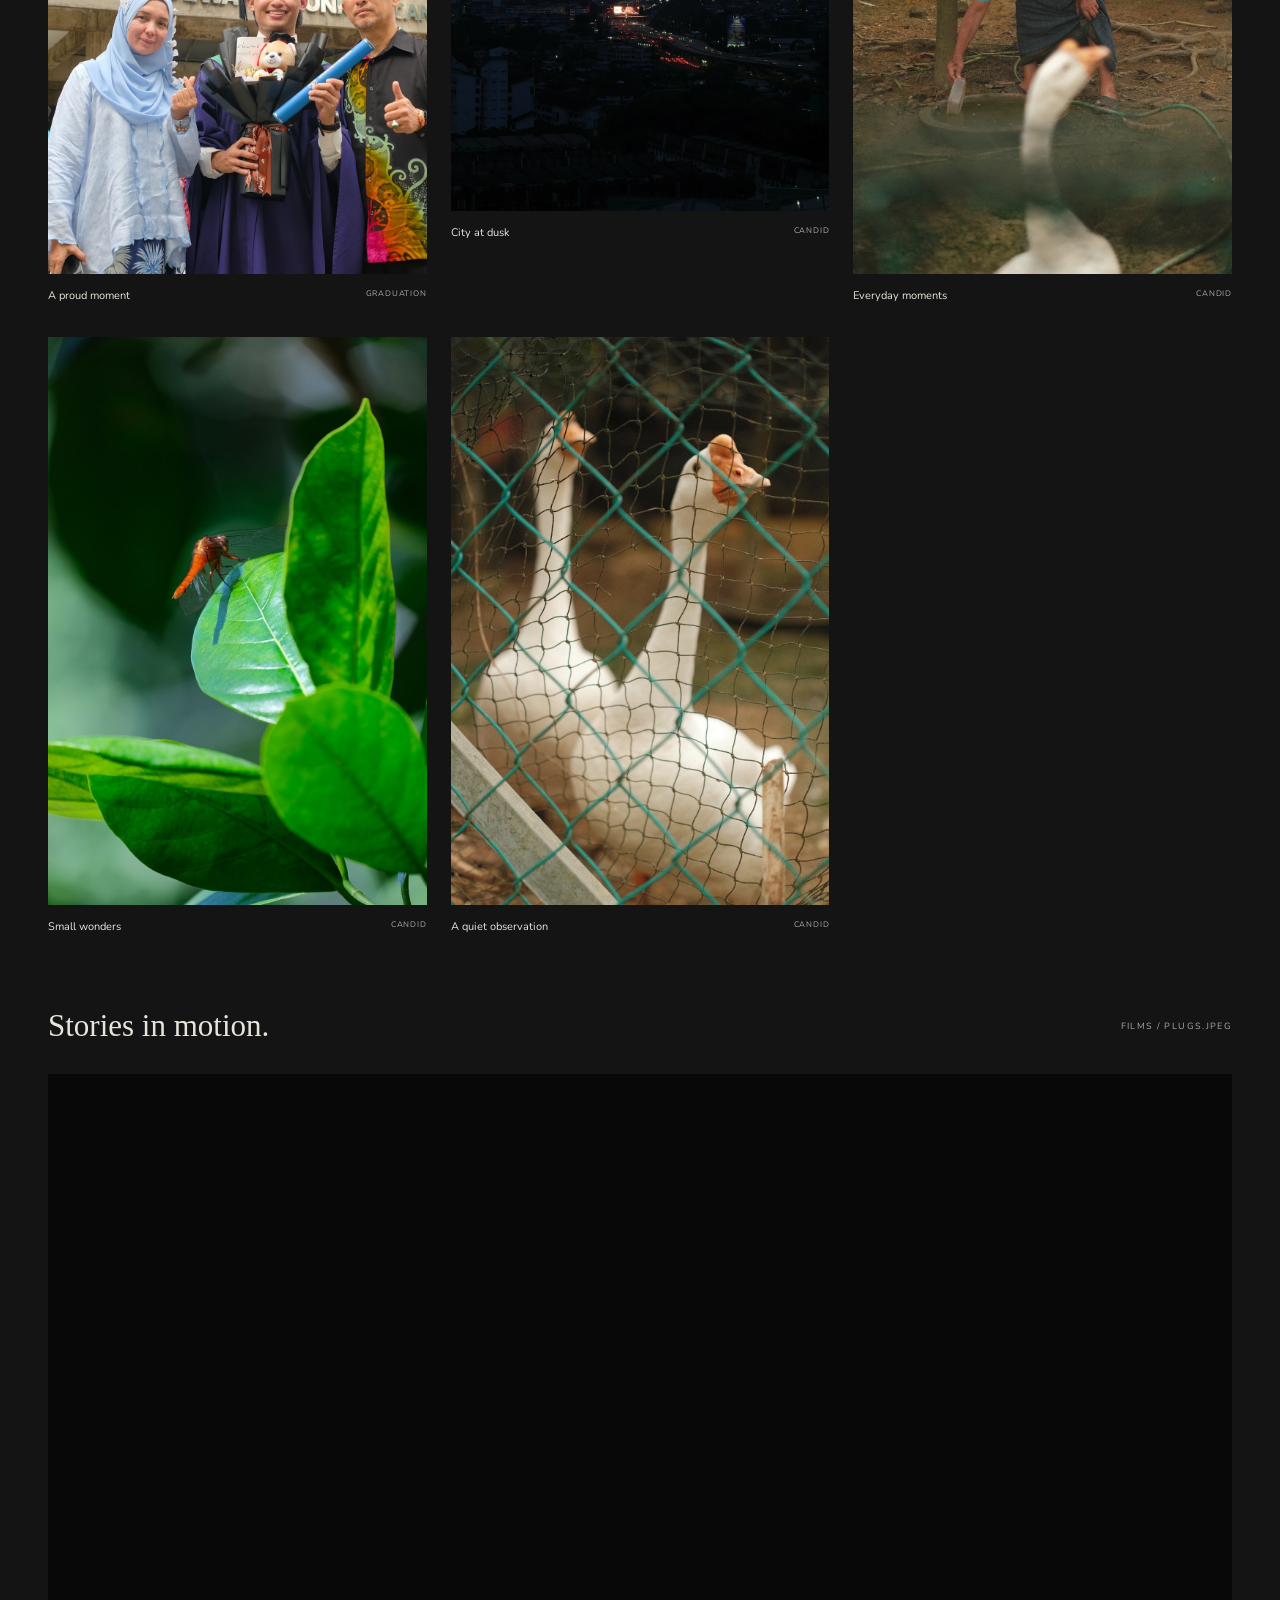
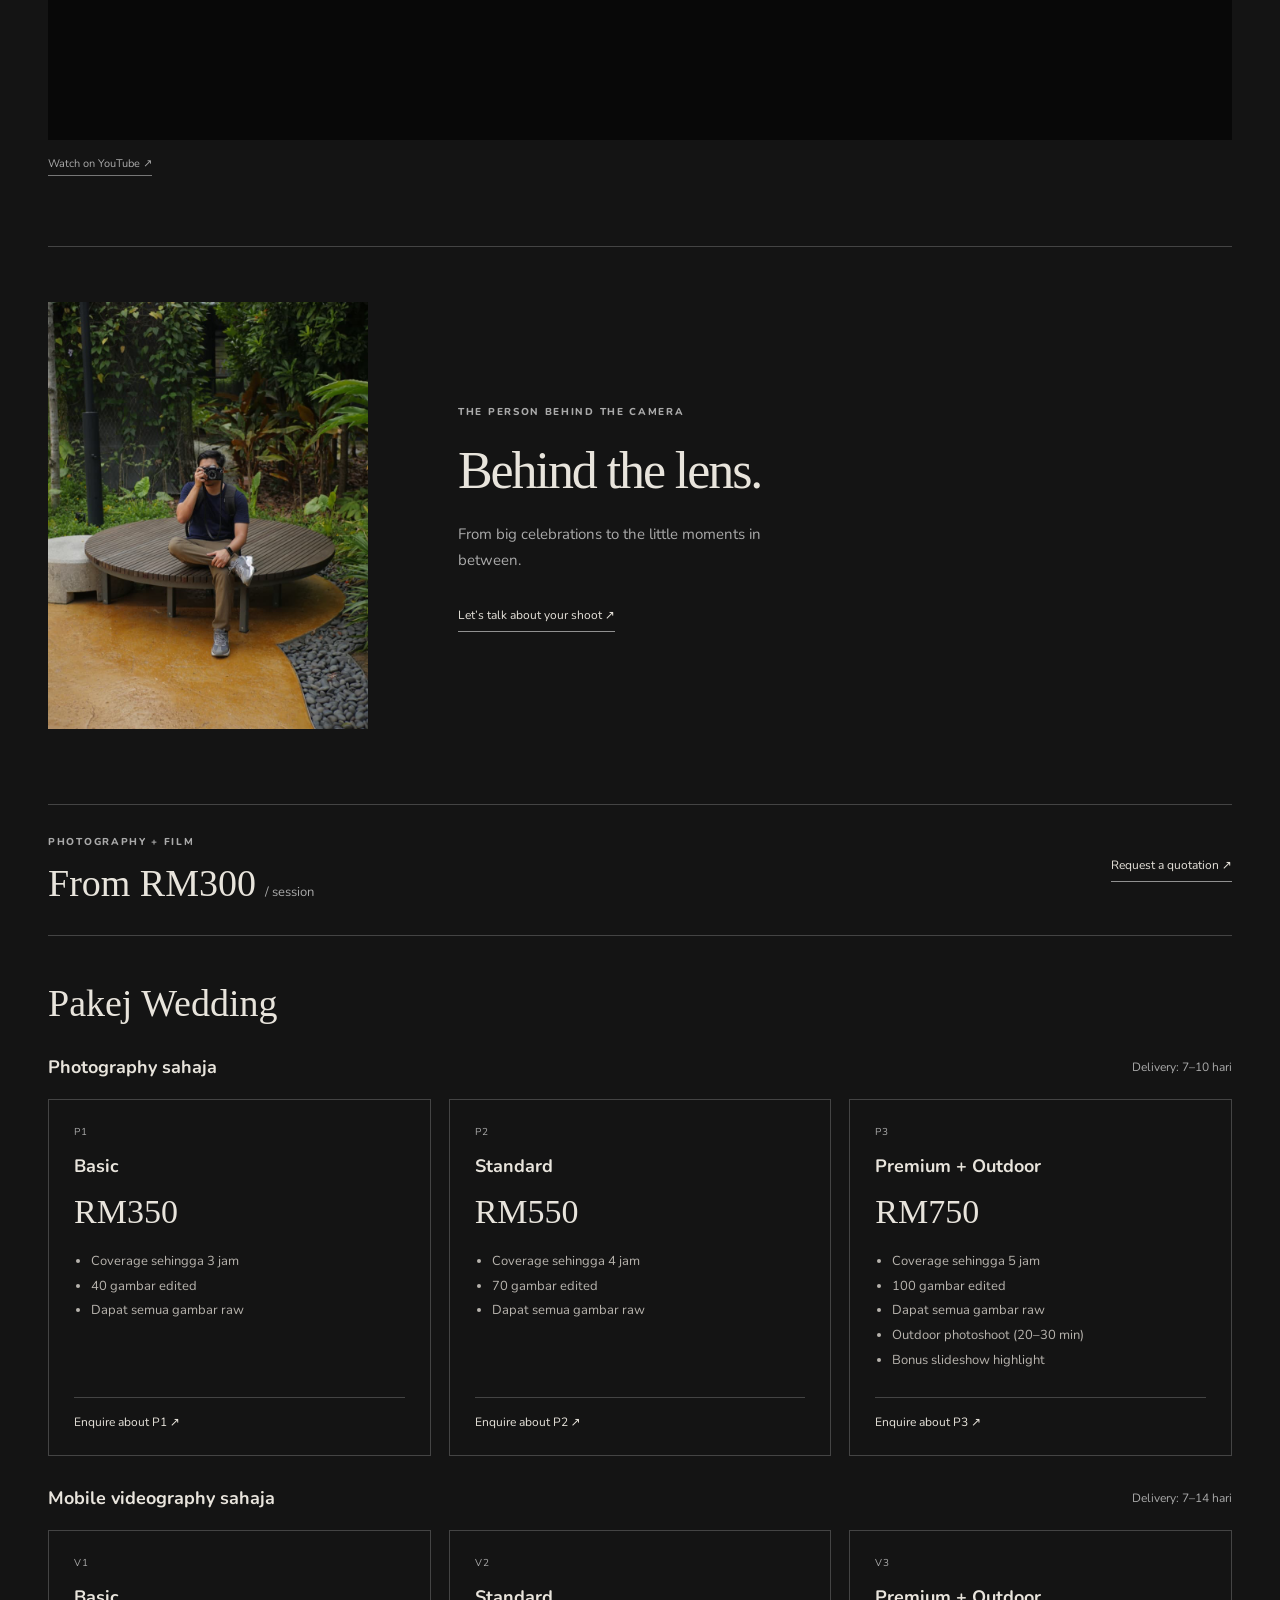
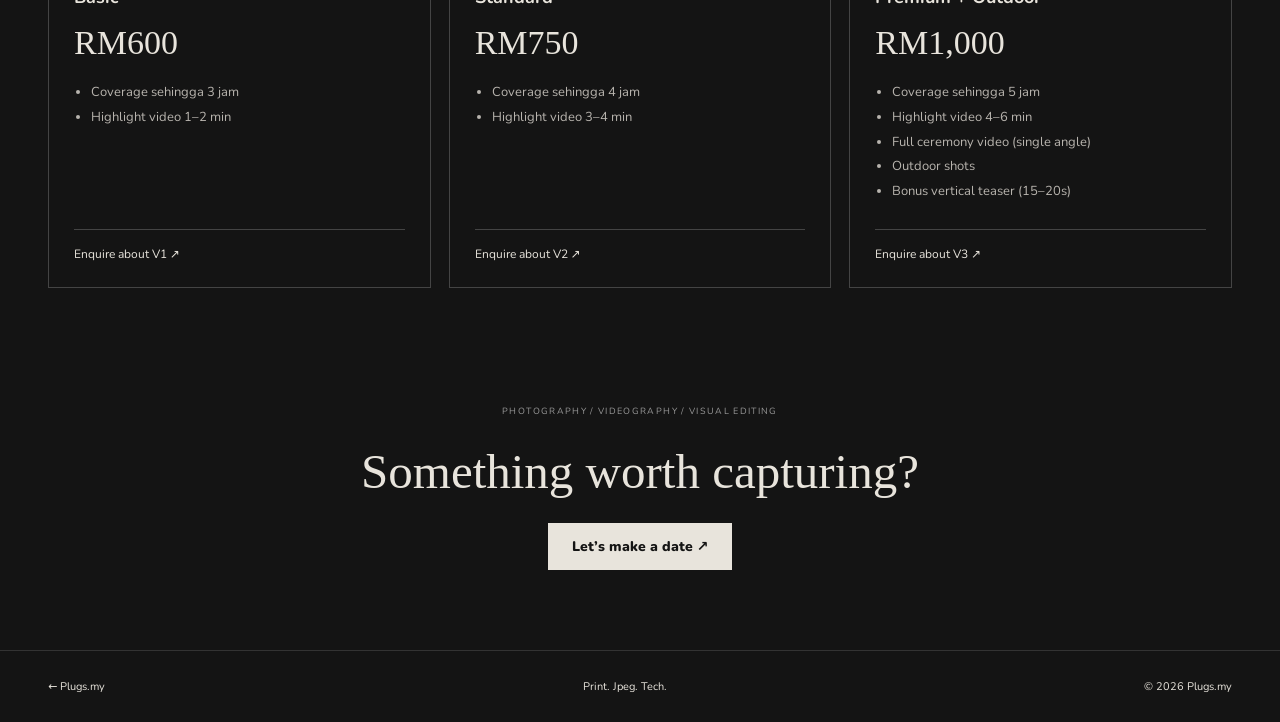
==== commit 263c6500: "Add contact page and Print and wedding package pricing" ====
--- a/site/jpeg.html
+++ b/site/jpeg.html
@@ -1 +1 @@
-<!doctype html><html lang="en"><head><meta charset="utf-8"><meta name="viewport" content="width=device-width,initial-scale=1"><title>Plugs.Jpeg — Plugs.my</title><link rel="icon" href="assets/favicon.svg"><link rel="stylesheet" href="microsites.css?v=portfolio-5"></head><body class="jpeg-site"><header class="micro-header"><a class="micro-brand" href="./"><img src="assets/logo-transparent.png" alt="plugs.my" width="174"></a><nav aria-label="Services"><a href="print.html">Print</a><a href="jpeg.html">Jpeg</a><a href="tech.html">Tech</a></nav><a class="micro-contact" href="https://wa.me/60192597335" target="_blank" rel="noopener">Let’s talk ↗</a></header><main><section class="jpeg-hero portfolio-hero"><div class="jpeg-overlay"><p class="kicker">PLUGS.JPEG / PHOTOGRAPHY + FILM</p><h1>Life, in<br><em>beautiful frames.</em></h1><a href="#portfolio" class="jpeg-link">Explore our work ↓</a></div><div class="hero-carousel" role="region" aria-roledescription="carousel" aria-label="Photography services"><div class="hero-slide" role="group" aria-roledescription="slide" aria-label="1 of 3: Weddings"><img src="assets/portfolio/wedding-04.png" alt="Bride and groom sharing a close moment beneath palm trees" width="1166" height="1552"><span class="photo-label">01 / WEDDINGS</span></div><div class="hero-slide" role="group" aria-roledescription="slide" aria-label="2 of 3: Graduation" hidden><img src="assets/portfolio/graduation-01.png" alt="Graduate smiling in a purple gown outdoors" width="1166" height="1552" loading="lazy"><span class="photo-label">02 / GRADUATION</span></div><div class="hero-slide" role="group" aria-roledescription="slide" aria-label="3 of 3: Candid" hidden><img src="assets/portfolio/candid-01.png" alt="Orange sunset over the city skyline" width="1166" height="1552" loading="lazy"><span class="photo-label">03 / CANDID</span></div><div class="carousel-controls"><button class="carousel-prev" aria-label="Previous photography type">←</button><div class="carousel-tabs" aria-label="Choose photography type"><button data-slide="0" aria-pressed="true">Weddings</button><button data-slide="1" aria-pressed="false">Graduation</button><button data-slide="2" aria-pressed="false">Candid</button></div><button class="carousel-next" aria-label="Next photography type">→</button></div><button class="carousel-toggle" type="button" aria-label="Pause automatic slideshow">Ⅱ Pause</button><p class="carousel-status" aria-live="polite" aria-atomic="true">Weddings — 1 of 3</p></div></section><section class="portfolio" id="portfolio"><div class="portfolio-heading"><h2>Moments worth keeping.</h2><div class="filters" role="group" aria-label="Filter portfolio"><button class="active" data-filter="all" aria-pressed="true">All</button><button data-filter="weddings" aria-pressed="false">Weddings</button><button data-filter="graduation" aria-pressed="false">Graduation</button><button data-filter="candid" aria-pressed="false">Candid</button></div></div><div class="photo-grid real-portfolio"><figure data-category="weddings" class="portrait"><button class="photo-open" aria-label="View wedding portrait"><img src="assets/portfolio/wedding-01.png" alt="Couple in coordinated traditional wedding attire surrounded by flowers" loading="lazy" width="1166" height="1552"></button><figcaption><span>Wedding portrait</span><span>WEDDING</span></figcaption></figure><figure data-category="weddings" class="portrait"><button class="photo-open" aria-label="View under the palms"><img src="assets/portfolio/wedding-02.png" alt="Newlyweds holding hands beneath tall palm trees" loading="lazy" width="1166" height="1552"></button><figcaption><span>Under the palms</span><span>WEDDING</span></figcaption></figure><figure data-category="weddings" class="portrait"><button class="photo-open" aria-label="View a walk together"><img src="assets/portfolio/wedding-03.png" alt="Newlyweds walking hand in hand beside a palm-lined beach" loading="lazy" width="1166" height="1552"></button><figcaption><span>A walk together</span><span>WEDDING</span></figcaption></figure><figure data-category="weddings" class="portrait"><button class="photo-open" aria-label="View just the two of you"><img src="assets/portfolio/wedding-04.png" alt="Bride and groom sharing a close moment outdoors" loading="lazy" width="1166" height="1552"></button><figcaption><span>Just the two of you</span><span>WEDDING</span></figcaption></figure><figure data-category="graduation" class="portrait"><button class="photo-open" aria-label="View a new chapter"><img src="assets/portfolio/graduation-01.png" alt="Graduate smiling in a purple gown and mortarboard outdoors" loading="lazy" width="1166" height="1552"></button><figcaption><span>A new chapter</span><span>GRADUATION</span></figcaption></figure><figure data-category="graduation" class="portrait"><button class="photo-open" aria-label="View together, we made it"><img src="assets/portfolio/graduation-02.png" alt="Five graduates posing together in purple gowns" loading="lazy" width="1166" height="1552"></button><figcaption><span>Together, we made it</span><span>GRADUATION</span></figcaption></figure><figure data-category="graduation" class="portrait"><button class="photo-open" aria-label="View the next beginning"><img src="assets/portfolio/graduation-03.png" alt="Graduate tossing a mortarboard into the air" loading="lazy" width="1166" height="1552"></button><figcaption><span>The next beginning</span><span>GRADUATION</span></figcaption></figure><figure data-category="graduation" class="landscape"><button class="photo-open" aria-label="View with the ones who matter"><img src="assets/portfolio/graduation-04.png" alt="Graduate holding flowers and embracing a loved one" loading="lazy" width="2328" height="1552"></button><figcaption><span>With the ones who matter</span><span>GRADUATION</span></figcaption></figure><figure data-category="graduation" class="portrait"><button class="photo-open" aria-label="View a proud moment"><img src="assets/portfolio/graduation-05.png" alt="Graduate posing with family members outside a university hall" loading="lazy" width="1166" height="1552"></button><figcaption><span>A proud moment</span><span>GRADUATION</span></figcaption></figure><figure data-category="candid" class="portrait"><button class="photo-open" aria-label="View city at dusk"><img src="assets/portfolio/candid-01.png" alt="Orange sunset over a city skyline and evening traffic" loading="lazy" width="1164" height="1552"></button><figcaption><span>City at dusk</span><span>CANDID</span></figcaption></figure><figure data-category="candid" class="portrait"><button class="photo-open" aria-label="View everyday moments"><img src="assets/portfolio/candid-02.png" alt="Man tending an outdoor bird enclosure" loading="lazy" width="1034" height="1552"></button><figcaption><span>Everyday moments</span><span>CANDID</span></figcaption></figure><figure data-category="candid" class="portrait"><button class="photo-open" aria-label="View small wonders"><img src="assets/portfolio/candid-03.png" alt="Orange dragonfly resting on a bright green leaf" loading="lazy" width="1034" height="1552"></button><figcaption><span>Small wonders</span><span>CANDID</span></figcaption></figure><figure data-category="candid" class="portrait"><button class="photo-open" aria-label="View a quiet observation"><img src="assets/portfolio/candid-04.png" alt="Two white geese seen through enclosure netting" loading="lazy" width="1034" height="1552"></button><figcaption><span>A quiet observation</span><span>CANDID</span></figcaption></figure></div></section><section class="films" id="films" aria-labelledby="films-title"><div class="portfolio-heading"><h2 id="films-title">Stories in motion.</h2><span class="film-label">FILMS / PLUGS.JPEG</span></div><div class="film-player"><iframe src="https://www.youtube-nocookie.com/embed/VL3LqoIb05s" title="Plugs.Jpeg portfolio film on YouTube" width="1280" height="720" loading="lazy" referrerpolicy="strict-origin-when-cross-origin" allow="accelerometer; autoplay; clipboard-write; encrypted-media; gyroscope; picture-in-picture; web-share" allowfullscreen></iframe></div><a class="film-external" href="https://www.youtube.com/watch?v=VL3LqoIb05s" target="_blank" rel="noopener">Watch on YouTube ↗</a></section><section class="photographer" aria-labelledby="photographer-title"><img src="assets/portfolio/photographer.png" alt="The Plugs.Jpeg photographer holding a camera in a garden" width="809" height="1080" loading="lazy"><div><p class="kicker">THE PERSON BEHIND THE CAMERA</p><h2 id="photographer-title">Behind the lens.</h2><p>From big celebrations to the little moments in between.</p><a class="jpeg-link" href="https://wa.me/60192597335?text=Hi%20Plugs.Jpeg%2C%20I%27d%20like%20to%20discuss%20a%20shoot." target="_blank" rel="noopener">Let’s talk about your shoot ↗</a></div></section><section class="jpeg-book"><span>PHOTOGRAPHY / VIDEOGRAPHY / VISUAL EDITING</span><h2>Something worth capturing?</h2><a class="action" href="https://wa.me/60192597335?text=Hi%20Plugs.Jpeg%2C%20I%27d%20like%20to%20enquire%20about%20a%20shoot." target="_blank" rel="noopener">Let’s make a date ↗</a></section></main><dialog class="photo-dialog" aria-label="Portfolio photograph"><button class="photo-close" aria-label="Close photograph">✕</button><img alt=""><p></p></dialog><footer class="micro-footer"><a href="./">← Plugs.my</a><span>Print. Jpeg. Tech.</span><span>© 2026 Plugs.my</span></footer><script src="microsites.js?v=portfolio-5"></script></body></html>+<!doctype html><html lang="en"><head><meta charset="utf-8"><meta name="viewport" content="width=device-width,initial-scale=1"><title>Plugs.Jpeg — Plugs.my</title><link rel="icon" href="assets/favicon.svg"><link rel="stylesheet" href="microsites.css?v=contact-pricing-1-portfolio-5"></head><body class="jpeg-site"><header class="micro-header"><a class="micro-brand" href="./"><img src="assets/logo-transparent.png" alt="plugs.my" width="174"></a><nav aria-label="Services"><a href="/print">Print</a><a href="/jpeg">Jpeg</a><a href="/tech">Tech</a><a href="/contact">Contact</a></nav><a class="micro-contact" href="/contact">Let’s talk ↗</a></header><main><section class="jpeg-hero portfolio-hero"><div class="jpeg-overlay"><p class="kicker">PLUGS.JPEG / PHOTOGRAPHY + FILM</p><h1>Life, in<br><em>beautiful frames.</em></h1><a href="#portfolio" class="jpeg-link">Explore our work ↓</a></div><div class="hero-carousel" role="region" aria-roledescription="carousel" aria-label="Photography services"><div class="hero-slide" role="group" aria-roledescription="slide" aria-label="1 of 3: Weddings"><img src="assets/portfolio/wedding-04.png" alt="Bride and groom sharing a close moment beneath palm trees" width="1166" height="1552"><span class="photo-label">01 / WEDDINGS</span></div><div class="hero-slide" role="group" aria-roledescription="slide" aria-label="2 of 3: Graduation" hidden><img src="assets/portfolio/graduation-01.png" alt="Graduate smiling in a purple gown outdoors" width="1166" height="1552" loading="lazy"><span class="photo-label">02 / GRADUATION</span></div><div class="hero-slide" role="group" aria-roledescription="slide" aria-label="3 of 3: Candid" hidden><img src="assets/portfolio/candid-01.png" alt="Orange sunset over the city skyline" width="1166" height="1552" loading="lazy"><span class="photo-label">03 / CANDID</span></div><div class="carousel-controls"><button class="carousel-prev" aria-label="Previous photography type">←</button><div class="carousel-tabs" aria-label="Choose photography type"><button data-slide="0" aria-pressed="true">Weddings</button><button data-slide="1" aria-pressed="false">Graduation</button><button data-slide="2" aria-pressed="false">Candid</button></div><button class="carousel-next" aria-label="Next photography type">→</button></div><button class="carousel-toggle" type="button" aria-label="Pause automatic slideshow">Ⅱ Pause</button><p class="carousel-status" aria-live="polite" aria-atomic="true">Weddings — 1 of 3</p></div></section><section class="portfolio" id="portfolio"><div class="portfolio-heading"><h2>Moments worth keeping.</h2><div class="filters" role="group" aria-label="Filter portfolio"><button class="active" data-filter="all" aria-pressed="true">All</button><button data-filter="weddings" aria-pressed="false">Weddings</button><button data-filter="graduation" aria-pressed="false">Graduation</button><button data-filter="candid" aria-pressed="false">Candid</button></div></div><div class="photo-grid real-portfolio"><figure data-category="weddings" class="portrait"><button class="photo-open" aria-label="View wedding portrait"><img src="assets/portfolio/wedding-01.png" alt="Couple in coordinated traditional wedding attire surrounded by flowers" loading="lazy" width="1166" height="1552"></button><figcaption><span>Wedding portrait</span><span>WEDDING</span></figcaption></figure><figure data-category="weddings" class="portrait"><button class="photo-open" aria-label="View under the palms"><img src="assets/portfolio/wedding-02.png" alt="Newlyweds holding hands beneath tall palm trees" loading="lazy" width="1166" height="1552"></button><figcaption><span>Under the palms</span><span>WEDDING</span></figcaption></figure><figure data-category="weddings" class="portrait"><button class="photo-open" aria-label="View a walk together"><img src="assets/portfolio/wedding-03.png" alt="Newlyweds walking hand in hand beside a palm-lined beach" loading="lazy" width="1166" height="1552"></button><figcaption><span>A walk together</span><span>WEDDING</span></figcaption></figure><figure data-category="weddings" class="portrait"><button class="photo-open" aria-label="View just the two of you"><img src="assets/portfolio/wedding-04.png" alt="Bride and groom sharing a close moment outdoors" loading="lazy" width="1166" height="1552"></button><figcaption><span>Just the two of you</span><span>WEDDING</span></figcaption></figure><figure data-category="graduation" class="portrait"><button class="photo-open" aria-label="View a new chapter"><img src="assets/portfolio/graduation-01.png" alt="Graduate smiling in a purple gown and mortarboard outdoors" loading="lazy" width="1166" height="1552"></button><figcaption><span>A new chapter</span><span>GRADUATION</span></figcaption></figure><figure data-category="graduation" class="portrait"><button class="photo-open" aria-label="View together, we made it"><img src="assets/portfolio/graduation-02.png" alt="Five graduates posing together in purple gowns" loading="lazy" width="1166" height="1552"></button><figcaption><span>Together, we made it</span><span>GRADUATION</span></figcaption></figure><figure data-category="graduation" class="portrait"><button class="photo-open" aria-label="View the next beginning"><img src="assets/portfolio/graduation-03.png" alt="Graduate tossing a mortarboard into the air" loading="lazy" width="1166" height="1552"></button><figcaption><span>The next beginning</span><span>GRADUATION</span></figcaption></figure><figure data-category="graduation" class="landscape"><button class="photo-open" aria-label="View with the ones who matter"><img src="assets/portfolio/graduation-04.png" alt="Graduate holding flowers and embracing a loved one" loading="lazy" width="2328" height="1552"></button><figcaption><span>With the ones who matter</span><span>GRADUATION</span></figcaption></figure><figure data-category="graduation" class="portrait"><button class="photo-open" aria-label="View a proud moment"><img src="assets/portfolio/graduation-05.png" alt="Graduate posing with family members outside a university hall" loading="lazy" width="1166" height="1552"></button><figcaption><span>A proud moment</span><span>GRADUATION</span></figcaption></figure><figure data-category="candid" class="portrait"><button class="photo-open" aria-label="View city at dusk"><img src="assets/portfolio/candid-01.png" alt="Orange sunset over a city skyline and evening traffic" loading="lazy" width="1164" height="1552"></button><figcaption><span>City at dusk</span><span>CANDID</span></figcaption></figure><figure data-category="candid" class="portrait"><button class="photo-open" aria-label="View everyday moments"><img src="assets/portfolio/candid-02.png" alt="Man tending an outdoor bird enclosure" loading="lazy" width="1034" height="1552"></button><figcaption><span>Everyday moments</span><span>CANDID</span></figcaption></figure><figure data-category="candid" class="portrait"><button class="photo-open" aria-label="View small wonders"><img src="assets/portfolio/candid-03.png" alt="Orange dragonfly resting on a bright green leaf" loading="lazy" width="1034" height="1552"></button><figcaption><span>Small wonders</span><span>CANDID</span></figcaption></figure><figure data-category="candid" class="portrait"><button class="photo-open" aria-label="View a quiet observation"><img src="assets/portfolio/candid-04.png" alt="Two white geese seen through enclosure netting" loading="lazy" width="1034" height="1552"></button><figcaption><span>A quiet observation</span><span>CANDID</span></figcaption></figure></div></section><section class="films" id="films" aria-labelledby="films-title"><div class="portfolio-heading"><h2 id="films-title">Stories in motion.</h2><span class="film-label">FILMS / PLUGS.JPEG</span></div><div class="film-player"><iframe src="https://www.youtube-nocookie.com/embed/VL3LqoIb05s" title="Plugs.Jpeg portfolio film on YouTube" width="1280" height="720" loading="lazy" referrerpolicy="strict-origin-when-cross-origin" allow="accelerometer; autoplay; clipboard-write; encrypted-media; gyroscope; picture-in-picture; web-share" allowfullscreen></iframe></div><a class="film-external" href="https://www.youtube.com/watch?v=VL3LqoIb05s" target="_blank" rel="noopener">Watch on YouTube ↗</a></section><section class="photographer" aria-labelledby="photographer-title"><img src="assets/portfolio/photographer.png" alt="The Plugs.Jpeg photographer holding a camera in a garden" width="809" height="1080" loading="lazy"><div><p class="kicker">THE PERSON BEHIND THE CAMERA</p><h2 id="photographer-title">Behind the lens.</h2><p>From big celebrations to the little moments in between.</p><a class="jpeg-link" href="https://wa.me/60192597335?text=Hi%20Plugs.Jpeg%2C%20I%27d%20like%20to%20discuss%20a%20shoot." target="_blank" rel="noopener">Let’s talk about your shoot ↗</a></div></section><section class="jpeg-pricing" id="pricing"><div class="jpeg-starting"><div><p class="kicker">PHOTOGRAPHY + FILM</p><h2>From RM300 <span>/ session</span></h2></div><a class="jpeg-link" href="/contact">Request a quotation ↗</a></div><div lang="ms"><h2 class="wedding-title">Pakej Wedding</h2><div class="package-heading"><h3>Photography sahaja</h3><p>Delivery: 7–10 hari</p></div><div class="package-grid"><article><span class="package-code">P1</span><h4>Basic</h4><p class="package-price">RM350</p><ul><li>Coverage sehingga 3 jam</li><li>40 gambar edited</li><li>Dapat semua gambar raw</li></ul><a href="https://wa.me/60192597335?text=Hi%20Plugs.Jpeg%2C%20saya%20berminat%20pakej%20P1." target="_blank" rel="noopener">Enquire about P1 ↗</a></article><article><span class="package-code">P2</span><h4>Standard</h4><p class="package-price">RM550</p><ul><li>Coverage sehingga 4 jam</li><li>70 gambar edited</li><li>Dapat semua gambar raw</li></ul><a href="https://wa.me/60192597335?text=Hi%20Plugs.Jpeg%2C%20saya%20berminat%20pakej%20P2." target="_blank" rel="noopener">Enquire about P2 ↗</a></article><article><span class="package-code">P3</span><h4>Premium + Outdoor</h4><p class="package-price">RM750</p><ul><li>Coverage sehingga 5 jam</li><li>100 gambar edited</li><li>Dapat semua gambar raw</li><li>Outdoor photoshoot (20–30 min)</li><li>Bonus slideshow highlight</li></ul><a href="https://wa.me/60192597335?text=Hi%20Plugs.Jpeg%2C%20saya%20berminat%20pakej%20P3." target="_blank" rel="noopener">Enquire about P3 ↗</a></article></div><div class="package-heading"><h3>Mobile videography sahaja</h3><p>Delivery: 7–14 hari</p></div><div class="package-grid"><article><span class="package-code">V1</span><h4>Basic</h4><p class="package-price">RM600</p><ul><li>Coverage sehingga 3 jam</li><li>Highlight video 1–2 min</li></ul><a href="https://wa.me/60192597335?text=Hi%20Plugs.Jpeg%2C%20saya%20berminat%20pakej%20V1." target="_blank" rel="noopener">Enquire about V1 ↗</a></article><article><span class="package-code">V2</span><h4>Standard</h4><p class="package-price">RM750</p><ul><li>Coverage sehingga 4 jam</li><li>Highlight video 3–4 min</li></ul><a href="https://wa.me/60192597335?text=Hi%20Plugs.Jpeg%2C%20saya%20berminat%20pakej%20V2." target="_blank" rel="noopener">Enquire about V2 ↗</a></article><article><span class="package-code">V3</span><h4>Premium + Outdoor</h4><p class="package-price">RM1,000</p><ul><li>Coverage sehingga 5 jam</li><li>Highlight video 4–6 min</li><li>Full ceremony video (single angle)</li><li>Outdoor shots</li><li>Bonus vertical teaser (15–20s)</li></ul><a href="https://wa.me/60192597335?text=Hi%20Plugs.Jpeg%2C%20saya%20berminat%20pakej%20V3." target="_blank" rel="noopener">Enquire about V3 ↗</a></article></div></div></section><section class="jpeg-book"><span>PHOTOGRAPHY / VIDEOGRAPHY / VISUAL EDITING</span><h2>Something worth capturing?</h2><a class="action" href="https://wa.me/60192597335?text=Hi%20Plugs.Jpeg%2C%20I%27d%20like%20to%20enquire%20about%20a%20shoot." target="_blank" rel="noopener">Let’s make a date ↗</a></section></main><dialog class="photo-dialog" aria-label="Portfolio photograph"><button class="photo-close" aria-label="Close photograph">✕</button><img alt=""><p></p></dialog><footer class="micro-footer"><a href="./">← Plugs.my</a><span>Print. Jpeg. Tech.</span><span>© 2026 Plugs.my</span></footer><script src="microsites.js?v=clean-urls-1"></script></body></html>
--- a/site/microsites.css
+++ b/site/microsites.css
@@ -24,3 +24,4 @@
 .pc-assembly.is-paused *{animation-play-state:paused!important}.tech-coverage{max-width:1184px;margin:0 auto 65px;border-top:1px solid #d7e1d2;padding-top:30px;display:grid;grid-template-columns:1fr 1.4fr;gap:36px}.tech-coverage .kicker{margin-bottom:12px}.tech-coverage h2{font-size:32px;letter-spacing:-.04em;font-weight:950}.coverage-options{display:grid;grid-template-columns:1fr 1fr;gap:28px}.coverage-options h3{font-size:19px;margin-bottom:10px;font-weight:900}.coverage-options p{font-size:14px;color:#5d715e;line-height:1.7}.coverage-options span{font-size:11px;color:#5d715e;line-height:1.6;display:block}.coverage-options strong{color:#284a35}
 @media(max-width:1250px){.tech-coverage{margin-left:48px;margin-right:48px}}@media(max-width:850px){.tech-coverage{margin-left:28px;margin-right:28px;grid-template-columns:1fr}}@media(max-width:650px){.tech-coverage{margin:0 22px 40px}.coverage-options{grid-template-columns:1fr;gap:20px}.assembly-heading{padding:15px;font-size:7px}.assembly-caption{font-size:9px}.tech-location{line-height:1.7}}
 @media(prefers-reduced-motion:reduce){.pc-assembly *{animation:none!important}.assembly-step{opacity:0}.step-ready{opacity:1}.power-led{fill:#c7ed79}}
+.jpeg-pricing{max-width:1280px;margin:auto;padding:0 48px 75px}.jpeg-starting{display:flex;justify-content:space-between;align-items:center;gap:25px;padding:30px 0;border-top:1px solid #444;border-bottom:1px solid #444}.jpeg-starting .kicker{color:#aaa;margin-bottom:12px}.jpeg-starting h2,.wedding-title{font-family:Georgia,serif;font-weight:400;font-size:38px;margin:0}.jpeg-starting h2 span{font:13px Nunito,sans-serif;color:#aaa}.wedding-title{margin:45px 0 25px}.package-heading{display:flex;justify-content:space-between;align-items:center;gap:20px;margin:30px 0 20px}.package-heading h3{font-size:18px;font-weight:700;margin:0}.package-heading p{font-size:12px;color:#aaa;margin:0}.package-grid{display:grid;grid-template-columns:repeat(3,1fr);gap:18px}.package-grid article{border:1px solid #444;padding:25px;display:flex;flex-direction:column}.package-code{font-size:10px;letter-spacing:.1em;color:#aaa}.package-grid h4{font-size:18px;margin:15px 0}.package-price{font:34px Georgia,serif;margin-bottom:18px}.package-grid ul{padding-left:17px;font-size:13px;line-height:1.9;color:#b8b4ae;margin:0 0 25px;flex:1}.package-grid a{font-size:12px;border-top:1px solid #444;padding-top:16px}.print-pricing{max-width:1184px;margin:0 auto 55px;border-top:2px solid #171717;padding:28px 0}.print-pricing h2{font:50px Impact,'Arial Narrow',sans-serif;margin-bottom:15px}.print-pricing h2 span{font:16px monospace}.print-pricing>p:not(.kicker){font:13px/1.7 Arial,sans-serif;color:#595951}.print-pricing .action{margin-top:12px}@media(max-width:1250px){.print-pricing{margin-left:48px;margin-right:48px}}@media(max-width:650px){.micro-header nav{gap:25px}.jpeg-pricing{padding:0 22px 45px}.jpeg-starting,.package-heading{align-items:flex-start;flex-direction:column}.package-grid{grid-template-columns:1fr}.print-pricing{margin:0 22px 40px}.jpeg-starting h2{font-size:34px}}
